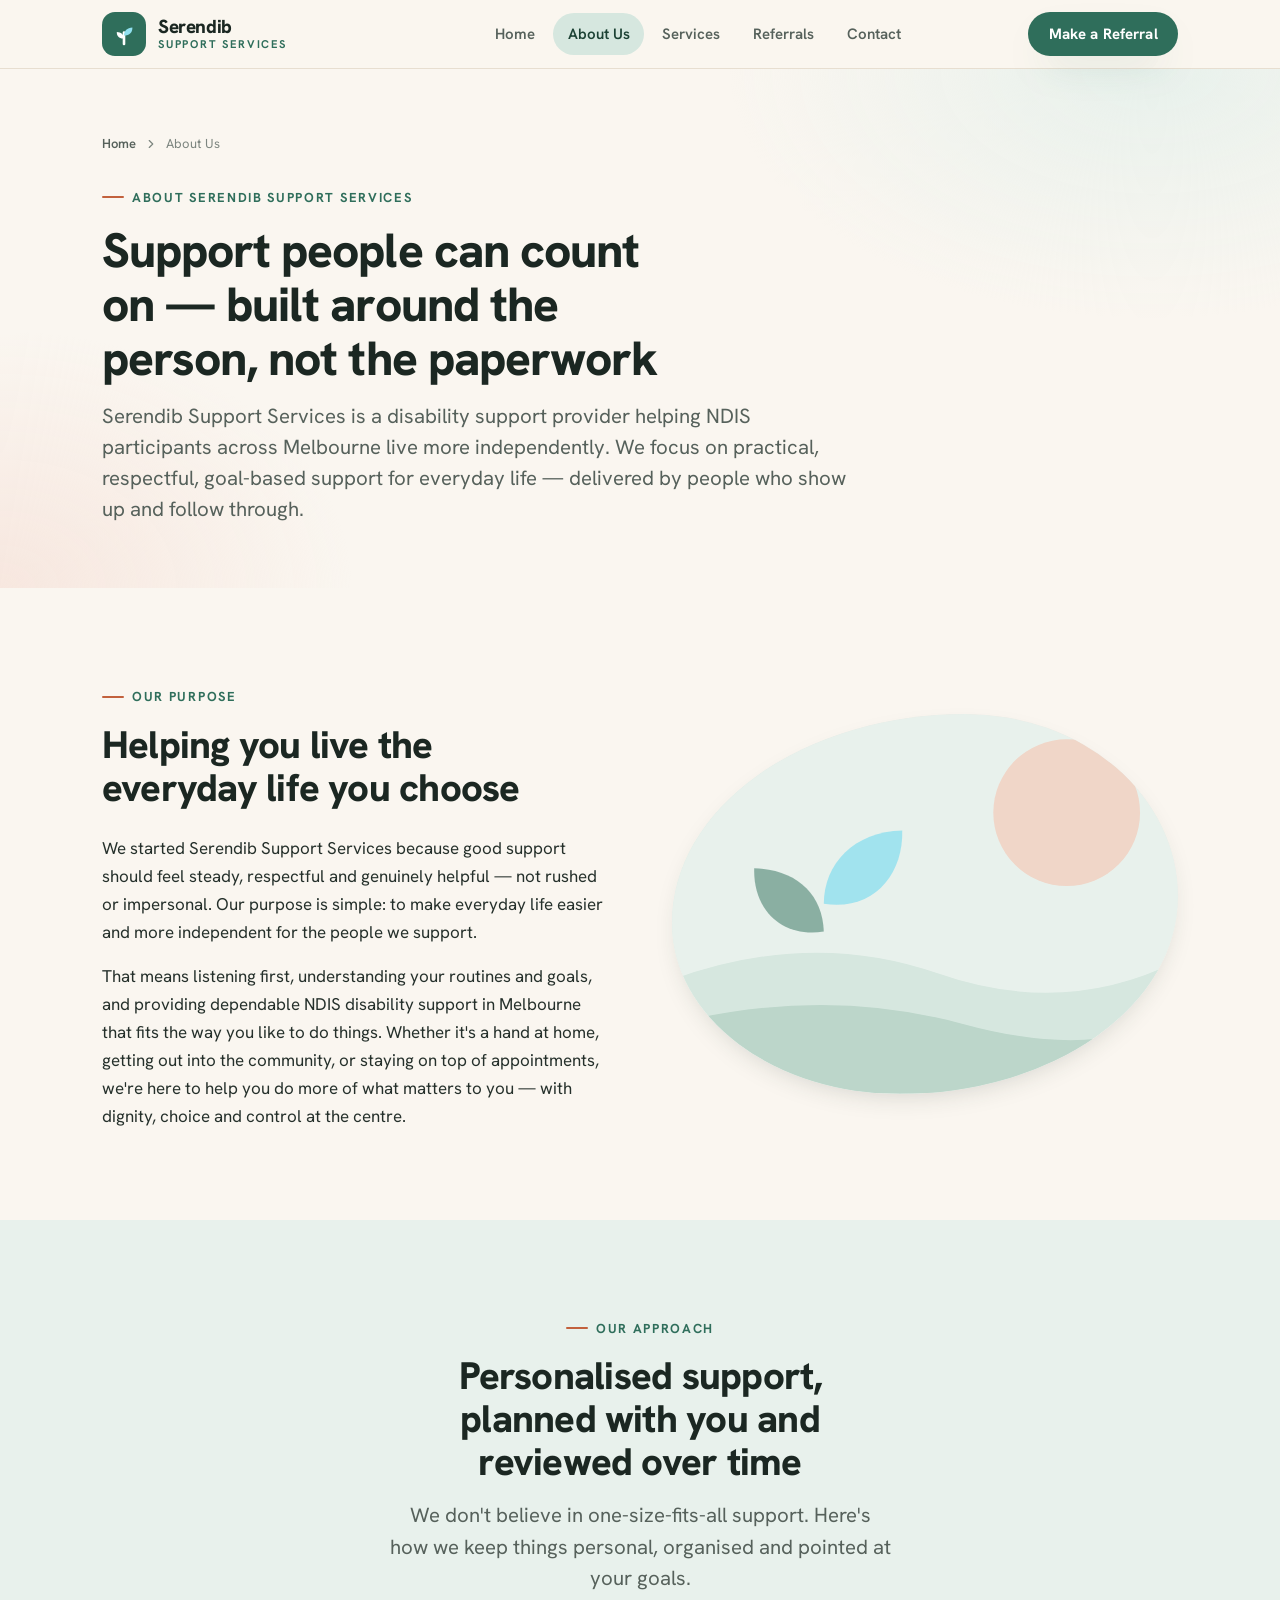
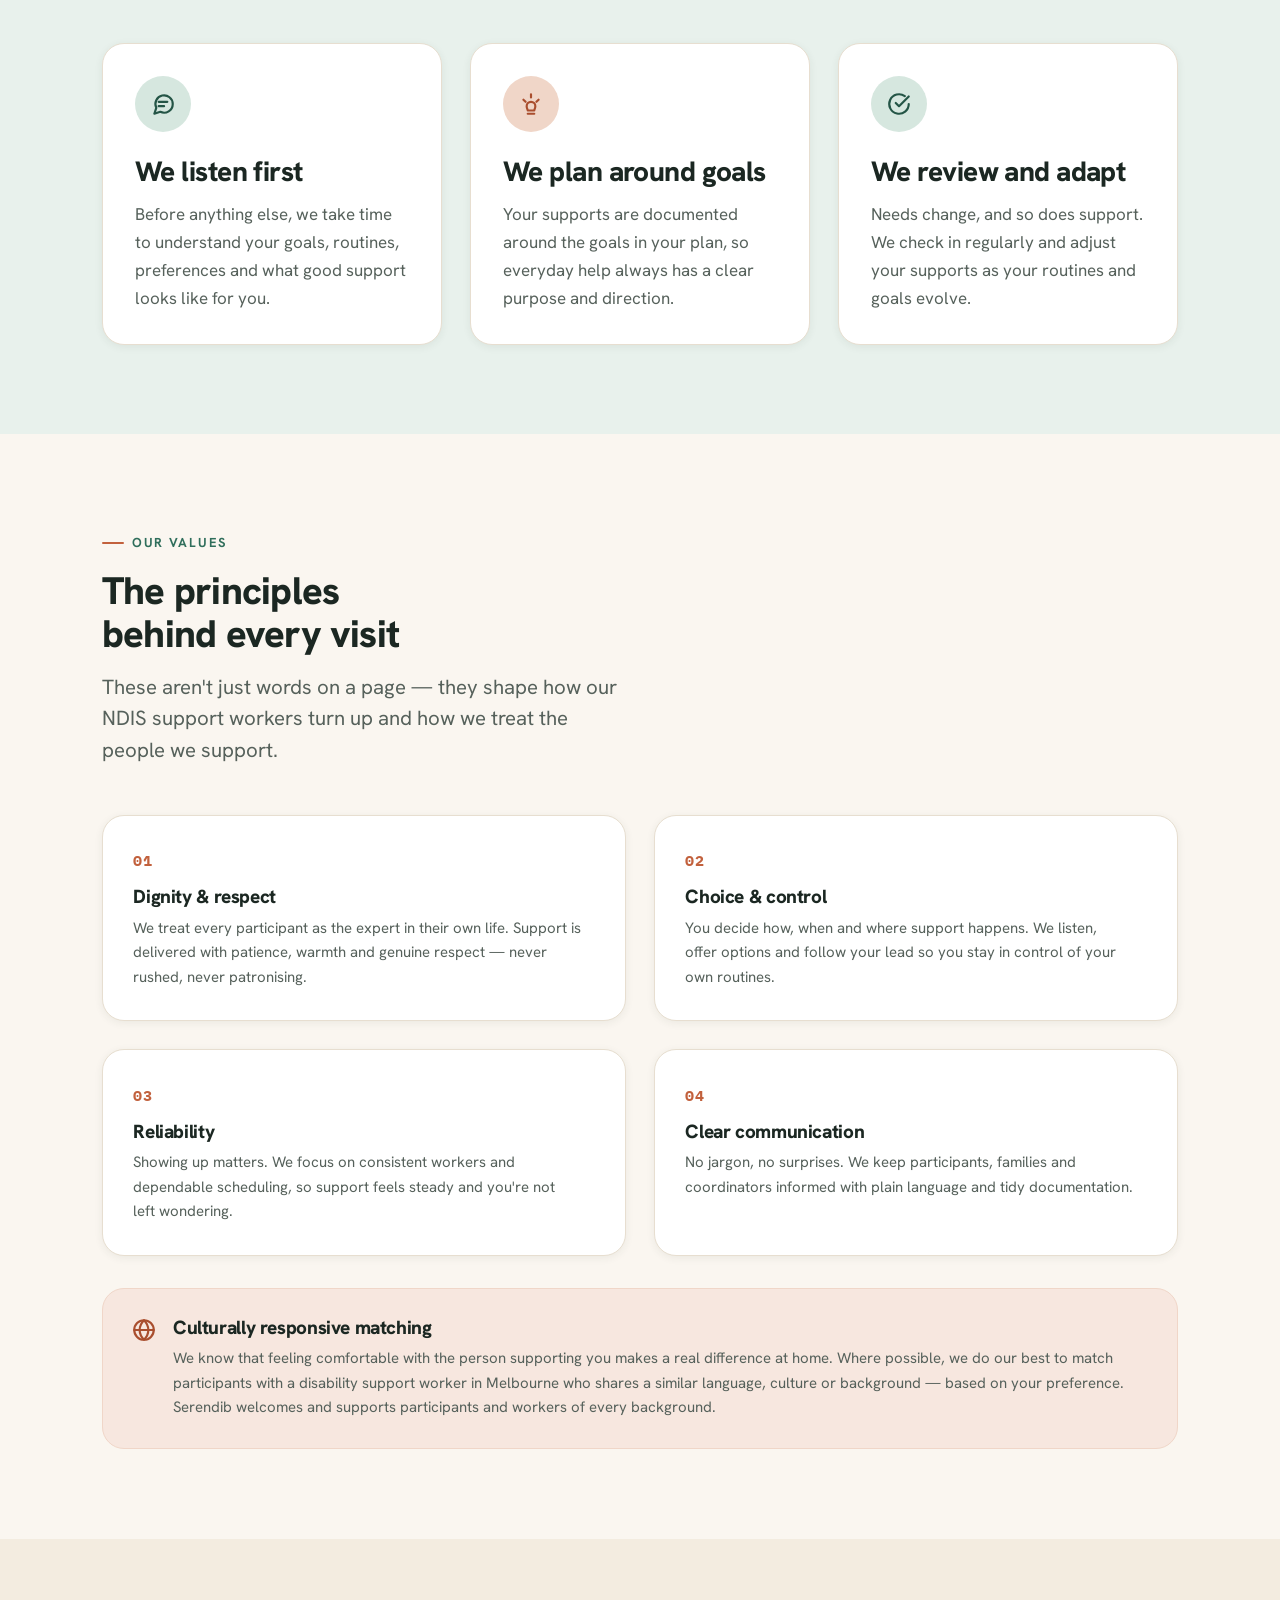
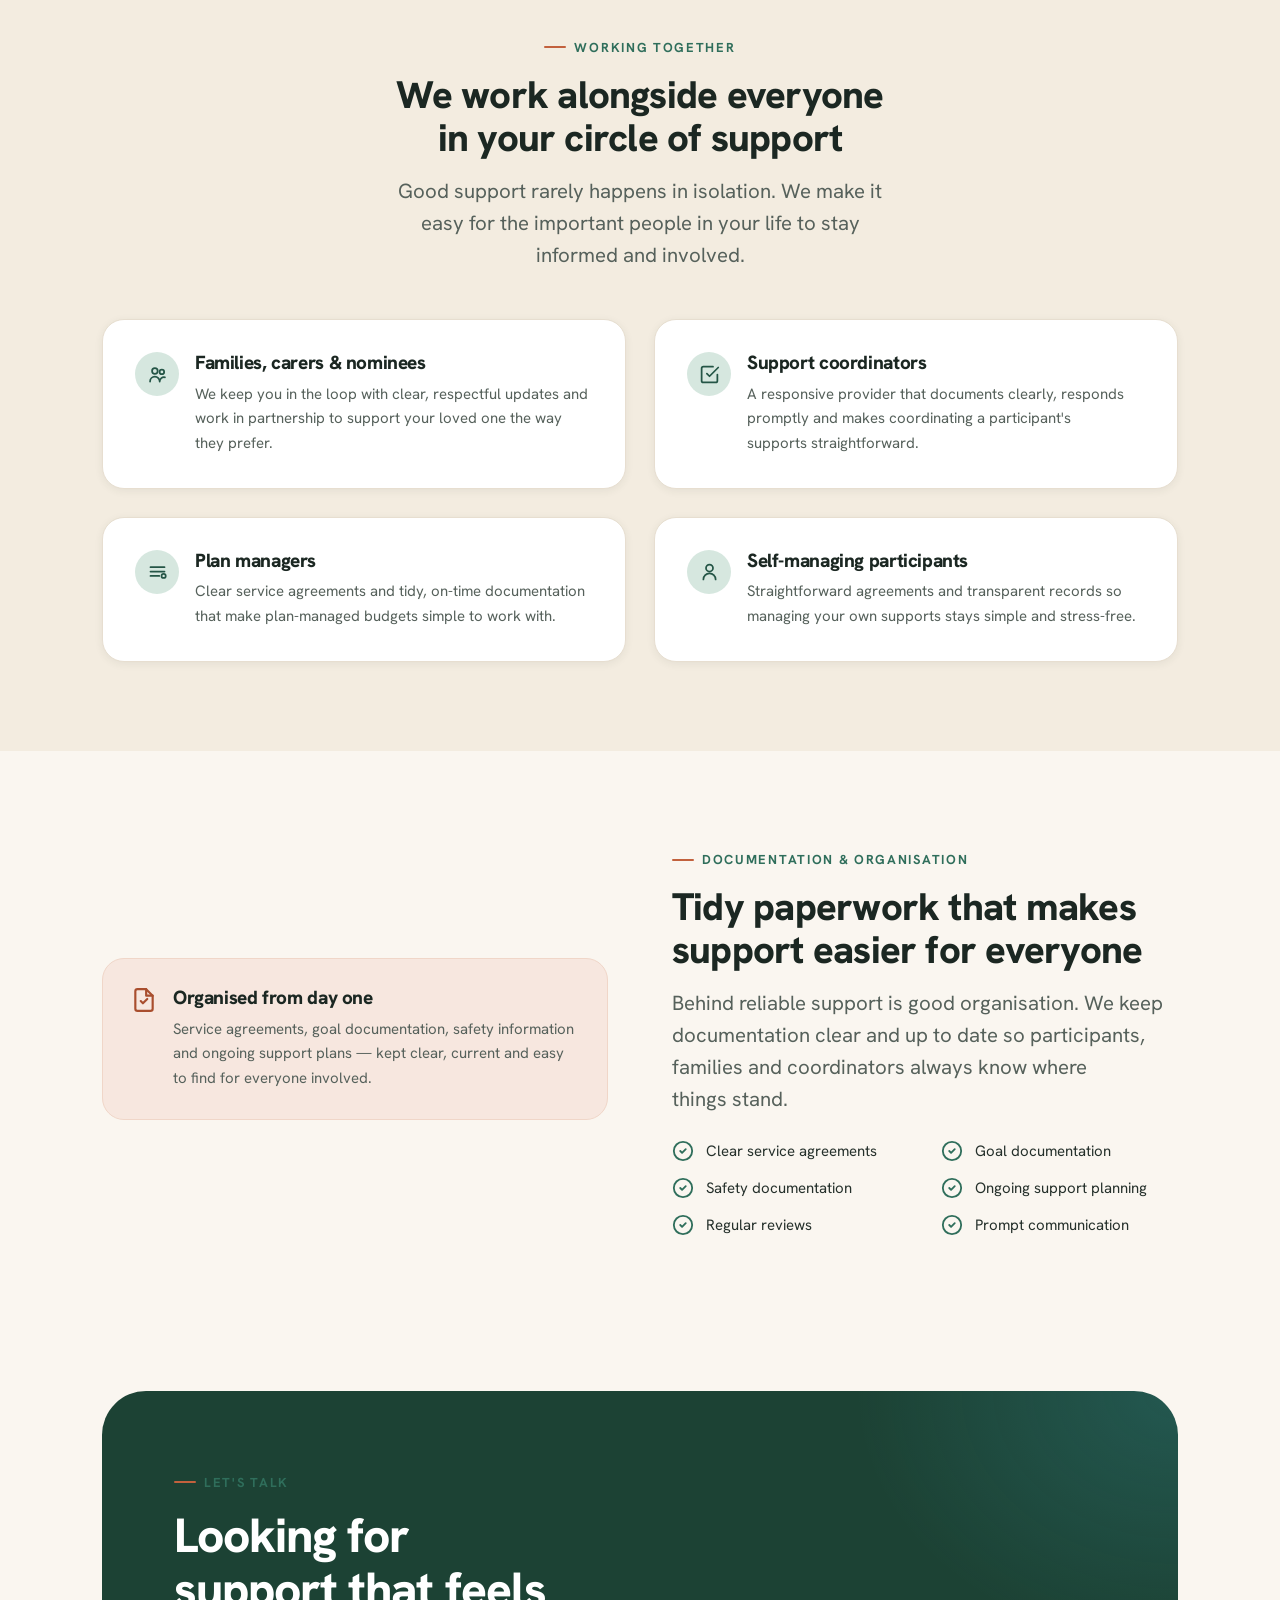
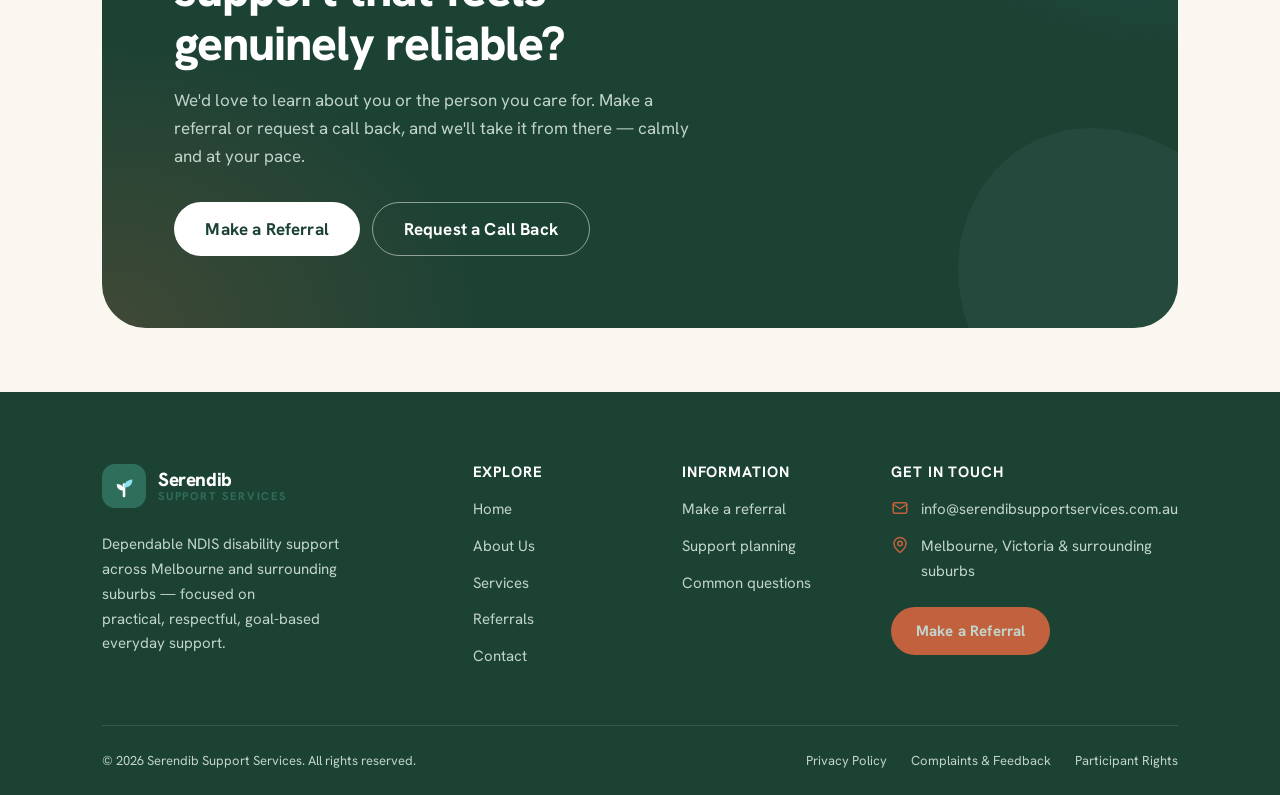
==== about.html @ 800a717d "Initial commit: Serendib Support Services website Static HTML/CSS/JS site with GSAP scroll animation" ====
<!DOCTYPE html>
<html lang="en-AU">
<head>
  <script>document.documentElement.classList.add('js-anim');</script>
  <meta charset="UTF-8">
  <meta name="viewport" content="width=device-width, initial-scale=1.0">
  <title>About Us | Respectful, Reliable NDIS Support in Melbourne — Serendib Support Services</title>
  <meta name="description" content="Learn about Serendib Support Services — a dependable NDIS disability support provider in Melbourne built around participant goals, routines, dignity, choice and control. Respectful, reliable and personalised everyday support.">
  <link rel="canonical" href="about.html">
  <link rel="icon" href="data:image/svg+xml,%3Csvg xmlns='http://www.w3.org/2000/svg' viewBox='0 0 100 100'%3E%3Ctext y='.9em' font-size='90'%3E%F0%9F%8C%BF%3C/text%3E%3C/svg%3E">
  <meta property="og:title" content="About Serendib Support Services — NDIS support in Melbourne">
  <meta property="og:description" content="A dependable NDIS disability support provider in Melbourne, built around your goals, routines and choice and control.">
  <meta property="og:type" content="website">
  <link rel="preconnect" href="https://fonts.googleapis.com">
  <link rel="preconnect" href="https://fonts.gstatic.com" crossorigin>
  <link href="https://fonts.googleapis.com/css2?family=Hanken+Grotesk:wght@400;500;600;700;800&amp;family=IBM+Plex+Mono:wght@500&amp;display=swap" rel="stylesheet">
  <link rel="stylesheet" href="styles.css">
  <script type="application/ld+json">
  {
    "@context": "https://schema.org",
    "@type": "Organization",
    "name": "Serendib Support Services",
    "description": "A dependable NDIS disability support provider in Melbourne focused on practical, respectful, goal-based everyday support.",
    "email": "info@serendibsupportservices.com.au",
    "url": "about.html",
    "areaServed": { "@type": "City", "name": "Melbourne" },
    "address": { "@type": "PostalAddress", "addressLocality": "Melbourne", "addressRegion": "VIC", "addressCountry": "AU" }
  }
  </script>
</head>
<body>
  <a class="skip-link" href="#main">Skip to main content</a>

  <!-- ===================== HEADER ===================== -->
  <header class="site-header">
    <div class="container site-header__inner">
      <a class="brand" href="index.html" aria-label="Serendib Support Services — home">
        <svg class="brand__mark" viewBox="0 0 44 44" fill="none" aria-hidden="true">
          <rect width="44" height="44" rx="13" fill="#2f6e5b"/>
          <path d="M22 32V20.5" stroke="#fff" stroke-width="2.6" stroke-linecap="round"/>
          <path d="M22 23.5c0-4.4 3.2-7.8 8.4-7.9.2 4.7-3 8.6-8.4 7.9Z" fill="#90e0ef"/>
          <path d="M22 26.5c-.2-3.9-3-6.4-7.2-6.5-.2 4.2 2.8 7.1 7.2 6.5Z" fill="#fff"/>
        </svg>
        <span class="brand__name">Serendib<span class="brand__sub">Support Services</span></span>
      </a>
      <nav class="nav" aria-label="Primary">
        <ul class="nav__list">
          <li><a class="nav__link" href="index.html">Home</a></li>
          <li><a class="nav__link is-active" href="about.html" aria-current="page">About Us</a></li>
          <li><a class="nav__link" href="services.html">Services</a></li>
          <li><a class="nav__link" href="referrals.html">Referrals</a></li>
          <li><a class="nav__link" href="contact.html">Contact</a></li>
        </ul>
      </nav>
      <div class="header-cta">
        <a class="btn btn--primary" href="referrals.html">Make a Referral</a>
      </div>
    </div>
  </header>

  <main id="main">

    <!-- ===================== PAGE HERO ===================== -->
    <section class="page-hero">
      <div class="container">
        <nav class="crumbs" aria-label="Breadcrumb">
          <a href="index.html">Home</a>
          <svg viewBox="0 0 24 24" fill="none" stroke="currentColor" stroke-width="2" stroke-linecap="round" stroke-linejoin="round" aria-hidden="true"><path d="m9 18 6-6-6-6"/></svg>
          <span aria-current="page">About Us</span>
        </nav>
        <div class="page-hero__inner" data-animate="hero">
          <span class="eyebrow">About Serendib Support Services</span>
          <h1 class="page-hero__title">Support people can count on — built around the person, not the paperwork</h1>
          <p class="page-hero__text">Serendib Support Services is a disability support provider helping NDIS participants across Melbourne live more independently. We focus on practical, respectful, goal-based support for everyday life — delivered by people who show up and follow through.</p>
        </div>
      </div>
    </section>

    <!-- ===================== OUR PURPOSE ===================== -->
    <section class="section">
      <div class="container split">
        <div class="split__content" data-animate="fade-up">
          <span class="eyebrow">Our purpose</span>
          <h2 class="title">Helping you live the everyday life you choose</h2>
          <div class="u-flow u-mt-5">
            <p>We started Serendib Support Services because good support should feel steady, respectful and genuinely helpful — not rushed or impersonal. Our purpose is simple: to make everyday life easier and more independent for the people we support.</p>
            <p>That means listening first, understanding your routines and goals, and providing dependable NDIS disability support in Melbourne that fits the way you like to do things. Whether it's a hand at home, getting out into the community, or staying on top of appointments, we're here to help you do more of what matters to you — with dignity, choice and control at the centre.</p>
          </div>
        </div>
        <div class="split__media" data-animate="image-reveal">
          <div class="media media--blob media--ratio-4-3">
            <svg class="media__art" viewBox="0 0 400 300" preserveAspectRatio="xMidYMid slice" aria-hidden="true">
              <rect width="400" height="300" fill="#e8f1ec"/>
              <circle cx="312" cy="78" r="58" fill="#f0d6c8"/>
              <path d="M0 210 Q110 170 210 205 T400 195 V300 H0 Z" fill="#d6e7df"/>
              <path d="M0 245 Q120 215 230 245 T400 235 V300 H0 Z" fill="#bcd6ca"/>
              <path d="M120 150c0-32 24-57 62-58 1 35-23 64-62 58Z" fill="#90e0ef" opacity="0.8"/>
              <path d="M120 172c-1-30-22-49-55-50-1 33 22 55 55 50Z" fill="#2f6e5b" opacity="0.5"/>
            </svg>
            <img src="images/community-access-support.jpg" alt="An NDIS participant and support worker out in the community together in Melbourne, reflecting confidence, independence and social connection" loading="lazy" width="640" height="480">
          </div>
        </div>
      </div>
    </section>

    <!-- ===================== OUR APPROACH ===================== -->
    <section class="section section--sage">
      <div class="container">
        <div class="section__head section__head--center" data-animate="fade-up">
          <span class="eyebrow">Our approach</span>
          <h2 class="title">Personalised support, planned with you and reviewed over time</h2>
          <p class="lead">We don't believe in one-size-fits-all support. Here's how we keep things personal, organised and pointed at your goals.</p>
        </div>
        <div class="grid grid--3" data-animate="stagger">
          <article class="card">
            <span class="icon-circle" aria-hidden="true"><svg viewBox="0 0 24 24" fill="none" stroke="currentColor" stroke-width="2" stroke-linecap="round" stroke-linejoin="round"><path d="M8 10h8M8 14h5"/><path d="M21 12a8 8 0 0 1-11.5 7.2L4 21l1.8-5.5A8 8 0 1 1 21 12Z"/></svg></span>
            <h3 class="card__title">We listen first</h3>
            <p class="card__text">Before anything else, we take time to understand your goals, routines, preferences and what good support looks like for you.</p>
          </article>
          <article class="card">
            <span class="icon-circle icon-circle--accent" aria-hidden="true"><svg viewBox="0 0 24 24" fill="none" stroke="currentColor" stroke-width="2" stroke-linecap="round" stroke-linejoin="round"><path d="M12 3v3M5 8l2 2M19 8l-2 2"/><path d="M8 14a4 4 0 0 1 8 0c0 2-1 3-1 4H9c0-1-1-2-1-4Z"/><path d="M9 21h6"/></svg></span>
            <h3 class="card__title">We plan around goals</h3>
            <p class="card__text">Your supports are documented around the goals in your plan, so everyday help always has a clear purpose and direction.</p>
          </article>
          <article class="card">
            <span class="icon-circle" aria-hidden="true"><svg viewBox="0 0 24 24" fill="none" stroke="currentColor" stroke-width="2" stroke-linecap="round" stroke-linejoin="round"><path d="M21 12a9 9 0 1 1-3.6-7.2"/><path d="m21 5-9 9-3-3"/></svg></span>
            <h3 class="card__title">We review and adapt</h3>
            <p class="card__text">Needs change, and so does support. We check in regularly and adjust your supports as your routines and goals evolve.</p>
          </article>
        </div>
      </div>
    </section>

    <!-- ===================== OUR VALUES ===================== -->
    <section class="section">
      <div class="container">
        <div class="section__head" data-animate="fade-up">
          <span class="eyebrow">Our values</span>
          <h2 class="title">The principles behind every visit</h2>
          <p class="lead measure">These aren't just words on a page — they shape how our NDIS support workers turn up and how we treat the people we support.</p>
        </div>
        <div class="grid grid--2" data-animate="stagger">
          <article class="value-card">
            <span class="value-card__num">01</span>
            <h3>Dignity &amp; respect</h3>
            <p>We treat every participant as the expert in their own life. Support is delivered with patience, warmth and genuine respect — never rushed, never patronising.</p>
          </article>
          <article class="value-card">
            <span class="value-card__num">02</span>
            <h3>Choice &amp; control</h3>
            <p>You decide how, when and where support happens. We listen, offer options and follow your lead so you stay in control of your own routines.</p>
          </article>
          <article class="value-card">
            <span class="value-card__num">03</span>
            <h3>Reliability</h3>
            <p>Showing up matters. We focus on consistent workers and dependable scheduling, so support feels steady and you're not left wondering.</p>
          </article>
          <article class="value-card">
            <span class="value-card__num">04</span>
            <h3>Clear communication</h3>
            <p>No jargon, no surprises. We keep participants, families and coordinators informed with plain language and tidy documentation.</p>
          </article>
        </div>

        <div class="callout callout--accent u-mt-6">
          <span class="callout__icon" aria-hidden="true"><svg viewBox="0 0 24 24" fill="none" stroke="currentColor" stroke-width="2" stroke-linecap="round" stroke-linejoin="round"><circle cx="12" cy="12" r="9"/><path d="M3 12h18M12 3c2.5 2.5 4 5.7 4 9s-1.5 6.5-4 9c-2.5-2.5-4-5.7-4-9s1.5-6.5 4-9Z"/></svg></span>
          <div>
            <h3>Culturally responsive matching</h3>
            <p>We know that feeling comfortable with the person supporting you makes a real difference at home. Where possible, we do our best to match participants with a disability support worker in Melbourne who shares a similar language, culture or background — based on your preference. Serendib welcomes and supports participants and workers of every background.</p>
          </div>
        </div>
      </div>
    </section>

    <!-- ===================== HOW WE WORK WITH OTHERS ===================== -->
    <section class="section section--alt">
      <div class="container">
        <div class="section__head section__head--center" data-animate="fade-up">
          <span class="eyebrow">Working together</span>
          <h2 class="title">We work alongside everyone in your circle of support</h2>
          <p class="lead">Good support rarely happens in isolation. We make it easy for the important people in your life to stay informed and involved.</p>
        </div>
        <div class="grid grid--2" data-animate="stagger">
          <div class="feature card">
            <span class="icon-circle icon-circle--sm" aria-hidden="true"><svg viewBox="0 0 24 24" fill="none" stroke="currentColor" stroke-width="2" stroke-linecap="round" stroke-linejoin="round"><circle cx="9" cy="8" r="3.2"/><circle cx="17" cy="9" r="2.6"/><path d="M3.5 20a5.5 5.5 0 0 1 11 0M14.5 20a5 5 0 0 1 6-4.8"/></svg></span>
            <div class="feature__body">
              <h3>Families, carers &amp; nominees</h3>
              <p>We keep you in the loop with clear, respectful updates and work in partnership to support your loved one the way they prefer.</p>
            </div>
          </div>
          <div class="feature card">
            <span class="icon-circle icon-circle--sm" aria-hidden="true"><svg viewBox="0 0 24 24" fill="none" stroke="currentColor" stroke-width="2" stroke-linecap="round" stroke-linejoin="round"><path d="M9 11l3 3L22 4"/><path d="M21 12v7a2 2 0 0 1-2 2H5a2 2 0 0 1-2-2V5a2 2 0 0 1 2-2h11"/></svg></span>
            <div class="feature__body">
              <h3>Support coordinators</h3>
              <p>A responsive provider that documents clearly, responds promptly and makes coordinating a participant's supports straightforward.</p>
            </div>
          </div>
          <div class="feature card">
            <span class="icon-circle icon-circle--sm" aria-hidden="true"><svg viewBox="0 0 24 24" fill="none" stroke="currentColor" stroke-width="2" stroke-linecap="round" stroke-linejoin="round"><path d="M4 7h16M4 12h16M4 17h10"/><circle cx="19" cy="17" r="2.4"/></svg></span>
            <div class="feature__body">
              <h3>Plan managers</h3>
              <p>Clear service agreements and tidy, on-time documentation that make plan-managed budgets simple to work with.</p>
            </div>
          </div>
          <div class="feature card">
            <span class="icon-circle icon-circle--sm" aria-hidden="true"><svg viewBox="0 0 24 24" fill="none" stroke="currentColor" stroke-width="2" stroke-linecap="round" stroke-linejoin="round"><circle cx="12" cy="8" r="4"/><path d="M5 21a7 7 0 0 1 14 0"/></svg></span>
            <div class="feature__body">
              <h3>Self-managing participants</h3>
              <p>Straightforward agreements and transparent records so managing your own supports stays simple and stress-free.</p>
            </div>
          </div>
        </div>
      </div>
    </section>

    <!-- ===================== DOCUMENTATION & ORGANISATION ===================== -->
    <section class="section">
      <div class="container split split--media-first">
        <div class="split__media" data-animate="fade-up">
          <div class="callout callout--accent" style="height:100%">
            <span class="callout__icon" aria-hidden="true"><svg viewBox="0 0 24 24" fill="none" stroke="currentColor" stroke-width="2" stroke-linecap="round" stroke-linejoin="round"><path d="M14 2H6a2 2 0 0 0-2 2v16a2 2 0 0 0 2 2h12a2 2 0 0 0 2-2V8Z"/><path d="M14 2v6h6M9 13l2 2 4-4"/></svg></span>
            <div>
              <h3>Organised from day one</h3>
              <p>Service agreements, goal documentation, safety information and ongoing support plans — kept clear, current and easy to find for everyone involved.</p>
            </div>
          </div>
        </div>
        <div class="split__content" data-animate="fade-up">
          <span class="eyebrow">Documentation &amp; organisation</span>
          <h2 class="title">Tidy paperwork that makes support easier for everyone</h2>
          <p class="lead u-mt-4" style="margin-bottom:var(--space-5)">Behind reliable support is good organisation. We keep documentation clear and up to date so participants, families and coordinators always know where things stand.</p>
          <ul class="checklist checklist--cols">
            <li><svg viewBox="0 0 24 24" fill="none" stroke="currentColor" stroke-width="2" stroke-linecap="round" stroke-linejoin="round"><circle cx="12" cy="12" r="10"/><path d="m9 12 2 2 4-4"/></svg> <span>Clear service agreements</span></li>
            <li><svg viewBox="0 0 24 24" fill="none" stroke="currentColor" stroke-width="2" stroke-linecap="round" stroke-linejoin="round"><circle cx="12" cy="12" r="10"/><path d="m9 12 2 2 4-4"/></svg> <span>Goal documentation</span></li>
            <li><svg viewBox="0 0 24 24" fill="none" stroke="currentColor" stroke-width="2" stroke-linecap="round" stroke-linejoin="round"><circle cx="12" cy="12" r="10"/><path d="m9 12 2 2 4-4"/></svg> <span>Safety documentation</span></li>
            <li><svg viewBox="0 0 24 24" fill="none" stroke="currentColor" stroke-width="2" stroke-linecap="round" stroke-linejoin="round"><circle cx="12" cy="12" r="10"/><path d="m9 12 2 2 4-4"/></svg> <span>Ongoing support planning</span></li>
            <li><svg viewBox="0 0 24 24" fill="none" stroke="currentColor" stroke-width="2" stroke-linecap="round" stroke-linejoin="round"><circle cx="12" cy="12" r="10"/><path d="m9 12 2 2 4-4"/></svg> <span>Regular reviews</span></li>
            <li><svg viewBox="0 0 24 24" fill="none" stroke="currentColor" stroke-width="2" stroke-linecap="round" stroke-linejoin="round"><circle cx="12" cy="12" r="10"/><path d="m9 12 2 2 4-4"/></svg> <span>Prompt communication</span></li>
          </ul>
        </div>
      </div>
    </section>

    <!-- ===================== FINAL CTA ===================== -->
    <section class="section section--tight">
      <div class="container">
        <div class="cta-panel" data-animate="fade-up">
          <span class="cta-panel__blob" aria-hidden="true"></span>
          <span class="eyebrow">Let's talk</span>
          <h2>Looking for support that feels genuinely reliable?</h2>
          <p>We'd love to learn about you or the person you care for. Make a referral or request a call back, and we'll take it from there — calmly and at your pace.</p>
          <div class="btn-group">
            <a class="btn btn--white btn--lg" href="referrals.html">Make a Referral</a>
            <a class="btn btn--on-dark-outline btn--lg" href="contact.html">Request a Call Back</a>
          </div>
        </div>
      </div>
    </section>

  </main>

  <!-- ===================== FOOTER ===================== -->
  <footer class="site-footer">
    <div class="container">
      <div class="site-footer__top">
        <div class="footer-brand">
          <a class="brand" href="index.html" aria-label="Serendib Support Services — home">
            <svg class="brand__mark" viewBox="0 0 44 44" fill="none" aria-hidden="true">
              <rect width="44" height="44" rx="13" fill="#2f6e5b"/>
              <path d="M22 32V20.5" stroke="#fff" stroke-width="2.6" stroke-linecap="round"/>
              <path d="M22 23.5c0-4.4 3.2-7.8 8.4-7.9.2 4.7-3 8.6-8.4 7.9Z" fill="#90e0ef"/>
              <path d="M22 26.5c-.2-3.9-3-6.4-7.2-6.5-.2 4.2 2.8 7.1 7.2 6.5Z" fill="#fff"/>
            </svg>
            <span class="brand__name" style="color:#fff">Serendib<span class="brand__sub">Support Services</span></span>
          </a>
          <p>Dependable NDIS disability support across Melbourne and surrounding suburbs — focused on practical, respectful, goal-based everyday support.</p>
        </div>
        <nav class="footer-col" aria-label="Pages">
          <h2 class="footer-col__title">Explore</h2>
          <div class="footer-links">
            <a href="index.html">Home</a>
            <a href="about.html">About Us</a>
            <a href="services.html">Services</a>
            <a href="referrals.html">Referrals</a>
            <a href="contact.html">Contact</a>
          </div>
        </nav>
        <nav class="footer-col" aria-label="Information">
          <h2 class="footer-col__title">Information</h2>
          <div class="footer-links">
            <a href="referrals.html">Make a referral</a>
            <a href="services.html#support-planning">Support planning</a>
            <a href="contact.html#faq">Common questions</a>
          </div>
        </nav>
        <div class="footer-col">
          <h2 class="footer-col__title">Get in touch</h2>
          <div class="footer-contact">
            <div class="row"><svg viewBox="0 0 24 24" fill="none" stroke="currentColor" stroke-width="2" stroke-linecap="round" stroke-linejoin="round"><rect x="3" y="5" width="18" height="14" rx="2"/><path d="m3 7 9 6 9-6"/></svg> <a href="mailto:info@serendibsupportservices.com.au">info@serendibsupportservices.com.au</a></div>
            <div class="row"><svg viewBox="0 0 24 24" fill="none" stroke="currentColor" stroke-width="2" stroke-linecap="round" stroke-linejoin="round"><path d="M20 10c0 6-8 12-8 12s-8-6-8-12a8 8 0 0 1 16 0Z"/><circle cx="12" cy="10" r="3"/></svg> <span>Melbourne, Victoria &amp; surrounding suburbs</span></div>
          </div>
          <a class="btn btn--accent u-mt-5" href="referrals.html">Make a Referral</a>
        </div>
      </div>
      <div class="site-footer__bottom">
        <p>&copy; 2026 Serendib Support Services. All rights reserved.</p>
        <nav class="footer-legal" aria-label="Legal">
          <a href="privacy-policy.html">Privacy Policy</a>
          <a href="complaints-feedback.html">Complaints &amp; Feedback</a>
          <a href="participant-rights.html">Participant Rights</a>
        </nav>
      </div>
    </div>
  </footer>

  <script src="https://cdn.jsdelivr.net/npm/gsap@3.12.5/dist/gsap.min.js" defer></script>
  <script src="https://cdn.jsdelivr.net/npm/gsap@3.12.5/dist/ScrollTrigger.min.js" defer></script>
  <script src="script.js" defer></script>
</body>
</html>
---- styles.css ----
/* ==========================================================================
   Serendib Support Services — Design System
   Soft & Organic  ×  Corporate Modern
   --------------------------------------------------------------------------
   Everything visual is driven by the design tokens in :root below.
   To restyle the whole site, change the variables — not the components.
   ========================================================================== */

/* --------------------------------------------------------------------------
   1. DESIGN TOKENS  (edit these to rebrand)
   -------------------------------------------------------------------------- */
:root {

  /* ---- Brand colours ---------------------------------------------------- */
  --color-primary:        #2f6e5b;   /* eucalyptus green — primary actions, nav */
  --color-primary-dark:   #245546;   /* hover */
  --color-primary-darker: #1c4234;   /* press / deep panels */
  --color-primary-soft:   #e8f1ec;   /* pale sage — soft section backgrounds */
  --color-primary-tint:   #d6e7df;   /* sage tint — chips, icon circles */

  --color-accent:         #c2613d;   /* warm terracotta — accents, highlights */
  --color-accent-dark:    #a94e2e;   /* hover */
  --color-accent-soft:    #f7e7df;   /* pale clay — soft backgrounds */
  --color-accent-tint:    #f0d6c8;   /* clay tint — icon circles */

  /* ---- Neutrals --------------------------------------------------------- */
  --color-bg:             #faf6f0;   /* warm cream — page background */
  --color-surface:        #ffffff;   /* cards & panels */
  --color-surface-alt:    #f3ece0;   /* sand — alternating sections */
  --color-sand:           #efe6d6;   /* deeper sand — accents */

  --color-text:           #25302b;   /* primary text — warm near-black */
  --color-heading:        #1b2722;   /* headings */
  --color-muted:          #56615b;   /* secondary text (AA on light) */
  --color-faint:          #7c857f;   /* tertiary / captions */
  --color-on-dark:        #f3f1ea;   /* text on dark green panels */
  --color-on-dark-muted:  #c2d4cc;   /* muted text on dark panels */

  --color-border:         #e7ded0;   /* hairline borders on cream */
  --color-border-soft:    #eee7da;   /* lighter dividers */
  --color-border-strong:  #d8cdb9;   /* input borders */

  /* ---- Semantic --------------------------------------------------------- */
  --color-success:        #2e7d5b;
  --color-success-soft:   #e3f1ea;
  --color-warning:        #a96a12;
  --color-warning-soft:   #f7ecd8;
  --color-error:          #bc3a2b;
  --color-error-soft:     #f7e4e0;
  --color-info:           #2f6e5b;
  --color-info-soft:      #e8f1ec;

  --color-focus:          #1d6f8b;   /* high-visibility focus ring (distinct hue) */

  /* ---- Typography ------------------------------------------------------- */
  --font-heading: "Hanken Grotesk", "Segoe UI", system-ui, -apple-system, sans-serif;
  --font-body:    "Hanken Grotesk", "Segoe UI", system-ui, -apple-system, sans-serif;
  --font-mono:    "IBM Plex Mono", ui-monospace, "SFMono-Regular", Menlo, monospace;

  --fs-xs:   0.8125rem;                          /* 13px */
  --fs-sm:   0.9375rem;                           /* 15px */
  --fs-base: 1.0625rem;                           /* 17px — large, readable body */
  --fs-md:   1.1875rem;                            /* 19px */
  --fs-lg:   clamp(1.25rem, 1.6vw, 1.4rem);        /* lead */
  --fs-xl:   clamp(1.45rem, 2.2vw, 1.75rem);       /* h3 */
  --fs-2xl:  clamp(1.8rem, 3.2vw, 2.4rem);         /* h2 */
  --fs-3xl:  clamp(2.2rem, 4.6vw, 3rem);           /* big headings */
  --fs-4xl:  clamp(2.6rem, 6vw, 3.85rem);          /* hero display */

  --fw-regular:  400;
  --fw-medium:   500;
  --fw-semibold: 600;
  --fw-bold:     700;
  --fw-extra:    800;

  --lh-tight:  1.12;
  --lh-snug:   1.28;
  --lh-base:   1.65;
  --tracking-label: 0.13em;

  /* ---- Spacing scale (8px base) ---------------------------------------- */
  --space-1:  0.25rem;   /*  4 */
  --space-2:  0.5rem;    /*  8 */
  --space-3:  0.75rem;   /* 12 */
  --space-4:  1rem;      /* 16 */
  --space-5:  1.5rem;    /* 24 */
  --space-6:  2rem;      /* 32 */
  --space-7:  2.5rem;    /* 40 */
  --space-8:  3rem;      /* 48 */
  --space-9:  4rem;      /* 64 */
  --space-10: 5rem;      /* 80 */
  --section-y: clamp(3.5rem, 7vw, 6.5rem);   /* vertical section padding */

  /* ---- Radius ----------------------------------------------------------- */
  --radius-xs:   6px;
  --radius-sm:   10px;
  --radius-md:   16px;    /* default — buttons, inputs */
  --radius-lg:   22px;    /* cards */
  --radius-xl:   30px;    /* large panels */
  --radius-2xl:  44px;    /* hero / CTA containers */
  --radius-pill: 999px;

  /* ---- Shadows (soft, layered) ----------------------------------------- */
  --shadow-xs: 0 1px 2px rgba(40, 50, 45, 0.06);
  --shadow-sm: 0 2px 8px rgba(40, 50, 45, 0.07);
  --shadow-md: 0 10px 28px -12px rgba(35, 55, 45, 0.22);
  --shadow-lg: 0 24px 60px -24px rgba(28, 50, 40, 0.30);
  --shadow-glow: 0 18px 40px -18px rgba(47, 110, 91, 0.40);

  /* ---- Layout ----------------------------------------------------------- */
  --container:        1140px;
  --container-wide:   1280px;
  --container-narrow: 760px;
  --gutter: clamp(1.1rem, 4vw, 2rem);
  --header-h: 76px;

  /* ---- Motion (restrained) --------------------------------------------- */
  --transition: 140ms ease;          /* base — links, nav, buttons */
  --transition-slow: 240ms ease;     /* slow — card hovers */

  /* ---- Motion system tokens (shared by CSS transitions & script.js) ----
     script.js reads --motion-distance at runtime so the GSAP scroll-reveal
     layer and CSS hover states stay on the same scale. */
  --transition-fast: 100ms ease;         /* icon states, focus */
  --transition-base: var(--transition);  /* alias — keeps one source of truth */
  --ease-standard: cubic-bezier(0.33, 1, 0.68, 1);  /* ~ power3.out, used by GSAP reveals */
  --ease-soft:      cubic-bezier(0.16, 1, 0.3, 1);   /* ~ power2.out, gentler hover feel */
  --motion-distance: 20px;   /* default translateY for fade-up reveals */
  --hover-lift: -3px;        /* consistent hover raise for cards */
}

/* --------------------------------------------------------------------------
   2. RESET & BASE
   -------------------------------------------------------------------------- */
*, *::before, *::after { box-sizing: border-box; }

* { margin: 0; }

html { -webkit-text-size-adjust: 100%; scroll-behavior: smooth; }

body {
  font-family: var(--font-body);
  font-size: var(--fs-base);
  line-height: var(--lh-base);
  color: var(--color-text);
  background-color: var(--color-bg);
  -webkit-font-smoothing: antialiased;
  text-rendering: optimizeLegibility;
  overflow-x: hidden;
}

h1, h2, h3, h4 {
  font-family: var(--font-heading);
  color: var(--color-heading);
  line-height: var(--lh-tight);
  font-weight: var(--fw-extra);
  letter-spacing: -0.02em;
  text-wrap: balance;
}

p { text-wrap: pretty; }

a { color: var(--color-primary); text-decoration: none; transition: color var(--transition); }
a:hover { color: var(--color-primary-dark); }

img { max-width: 100%; display: block; }

ul, ol { padding: 0; list-style: none; }

strong { font-weight: var(--fw-semibold); color: var(--color-heading); }

svg { flex-shrink: 0; }

::selection { background: var(--color-primary-tint); color: var(--color-heading); }

/* Accessible focus — high-visibility, never removed */
:focus-visible {
  outline: 3px solid var(--color-focus);
  outline-offset: 2px;
  border-radius: var(--radius-xs);
}

.skip-link {
  position: absolute;
  left: var(--space-4);
  top: -100px;
  z-index: 200;
  background: var(--color-primary);
  color: #fff;
  padding: var(--space-3) var(--space-5);
  border-radius: var(--radius-md);
  font-weight: var(--fw-semibold);
  transition: top var(--transition);
}
.skip-link:focus { top: var(--space-4); color: #fff; }

.sr-only {
  position: absolute; width: 1px; height: 1px;
  padding: 0; margin: -1px; overflow: hidden;
  clip: rect(0,0,0,0); white-space: nowrap; border: 0;
}

@media (prefers-reduced-motion: reduce) {
  * { animation-duration: 0.001ms !important; transition-duration: 0.001ms !important; scroll-behavior: auto !important; }
}

/* --------------------------------------------------------------------------
   3. LAYOUT  —  container & section
   -------------------------------------------------------------------------- */
.container {
  width: 100%;
  max-width: var(--container);
  margin-inline: auto;
  padding-inline: var(--gutter);
}
.container--wide   { max-width: var(--container-wide); }
.container--narrow { max-width: var(--container-narrow); }

.section { padding-block: var(--section-y); position: relative; }
.section--tight { padding-block: clamp(2.5rem, 5vw, 4rem); }
.section--alt   { background: var(--color-surface-alt); }
.section--sage  { background: var(--color-primary-soft); }
.section--clay  { background: var(--color-accent-soft); }
.section--surface { background: var(--color-surface); }

/* Dark green feature band */
.section--primary {
  background: var(--color-primary-darker);
  color: var(--color-on-dark);
  background-image:
    radial-gradient(60% 90% at 12% 8%, rgba(72,202,228,0.10), transparent 60%),
    radial-gradient(50% 80% at 90% 100%, rgba(194,97,61,0.18), transparent 60%);
}
.section--primary h1, .section--primary h2, .section--primary h3 { color: #fff; }
.section--primary .lead, .section--primary p { color: var(--color-on-dark-muted); }

/* Soft rounded transition — a section that curves up over the one above */
.section--curve { border-radius: var(--radius-2xl) var(--radius-2xl) 0 0; margin-top: calc(-1 * var(--radius-2xl)); position: relative; z-index: 1; }

/* Section heading block */
.section__head { max-width: 52ch; margin-bottom: clamp(2rem, 4vw, 3rem); }
.section__head--center { margin-inline: auto; text-align: center; }
.section__head .lead { margin-top: var(--space-4); }

/* --------------------------------------------------------------------------
   4. TYPOGRAPHY HELPERS
   -------------------------------------------------------------------------- */
.eyebrow {
  display: inline-flex;
  align-items: center;
  gap: var(--space-2);
  font-size: var(--fs-xs);
  font-weight: var(--fw-bold);
  letter-spacing: var(--tracking-label);
  text-transform: uppercase;
  color: var(--color-primary);
  margin-bottom: var(--space-4);
}
.eyebrow::before {
  content: "";
  width: 22px; height: 2px;
  background: var(--color-accent);
  border-radius: var(--radius-pill);
}
.section--primary .eyebrow { color: var(--color-accent); }
.section--primary .eyebrow::before { background: var(--color-on-dark-muted); }

.title    { font-size: var(--fs-2xl); }
.title-lg { font-size: var(--fs-3xl); }
.display  { font-size: var(--fs-4xl); letter-spacing: -0.03em; }

.lead {
  font-size: var(--fs-lg);
  line-height: 1.55;
  color: var(--color-muted);
  font-weight: var(--fw-regular);
}
.text-muted { color: var(--color-muted); }
.measure { max-width: 62ch; }
.code { font-family: var(--font-mono); font-size: 0.92em; }

/* --------------------------------------------------------------------------
   5. BUTTONS
   -------------------------------------------------------------------------- */
.btn {
  --btn-bg: var(--color-primary);
  --btn-fg: #fff;
  display: inline-flex;
  align-items: center;
  justify-content: center;
  gap: var(--space-2);
  min-height: 48px;
  padding: 0.75rem 1.5rem;
  font-family: var(--font-heading);
  font-size: var(--fs-sm);
  font-weight: var(--fw-bold);
  line-height: 1;
  letter-spacing: 0.01em;
  color: var(--btn-fg);
  background: var(--btn-bg);
  border: 1.5px solid transparent;
  border-radius: var(--radius-pill);
  cursor: pointer;
  text-align: center;
  transition: background var(--transition), border-color var(--transition),
              color var(--transition), box-shadow var(--transition);
}
.btn svg { width: 18px; height: 18px; }
.btn--primary { --btn-bg: var(--color-primary); box-shadow: var(--shadow-glow); }
.btn--primary:hover  { background: var(--color-primary-dark); color: #fff; }
.btn--primary:active { background: var(--color-primary-darker); }

.btn--accent { --btn-bg: var(--color-accent); }
.btn--accent:hover { background: var(--color-accent-dark); color: #fff; }

.btn--secondary {
  --btn-bg: transparent;
  --btn-fg: var(--color-primary);
  border-color: var(--color-primary);
}
.btn--secondary:hover { background: var(--color-primary); color: #fff; }

.btn--ghost {
  --btn-bg: transparent;
  --btn-fg: var(--color-heading);
  border-color: var(--color-border-strong);
}
.btn--ghost:hover { background: var(--color-surface); border-color: var(--color-primary); color: var(--color-primary); }

.btn--white {
  --btn-bg: #fff;
  --btn-fg: var(--color-primary-darker);
}
.btn--white:hover { background: var(--color-bg); color: var(--color-primary-darker); }

.btn--on-dark-outline {
  --btn-bg: transparent;
  --btn-fg: #fff;
  border-color: rgba(255,255,255,0.5);
}
.btn--on-dark-outline:hover { background: rgba(255,255,255,0.12); color: #fff; border-color:#fff; }

.btn--lg { min-height: 54px; padding: 0.9rem 1.9rem; font-size: var(--fs-base); }
.btn--block { display: flex; width: 100%; }

.btn-group { display: flex; flex-wrap: wrap; gap: var(--space-3); }

/* Plain text link with arrow */
.link-arrow {
  display: inline-flex;
  align-items: center;
  gap: var(--space-2);
  font-weight: var(--fw-bold);
  font-family: var(--font-heading);
  font-size: var(--fs-sm);
  color: var(--color-primary);
}
.link-arrow svg { width: 17px; height: 17px; transition: transform var(--transition); }
.link-arrow:hover svg { transform: translateX(4px); }

/* --------------------------------------------------------------------------
   6. BADGES & PILLS
   -------------------------------------------------------------------------- */
.badge {
  display: inline-flex;
  align-items: center;
  gap: var(--space-2);
  padding: 0.4rem 0.85rem;
  font-size: var(--fs-xs);
  font-weight: var(--fw-bold);
  border-radius: var(--radius-pill);
  background: var(--color-primary-tint);
  color: var(--color-primary-darker);
  letter-spacing: 0.01em;
}
.badge svg { width: 15px; height: 15px; }
.badge--accent  { background: var(--color-accent-tint);  color: var(--color-accent-dark); }
.badge--sand    { background: var(--color-sand);         color: #6c5a3c; }
.badge--success { background: var(--color-success-soft); color: var(--color-success); }
.badge--neutral { background: var(--color-bg); color: var(--color-muted); border: 1px solid var(--color-border); }
.badge--ghost-dark { background: rgba(255,255,255,0.10); color: var(--color-on-dark); }

.pill {
  display: inline-flex;
  align-items: center;
  gap: var(--space-2);
  padding: 0.6rem 1.1rem;
  background: var(--color-surface);
  border: 1px solid var(--color-border);
  border-radius: var(--radius-pill);
  font-size: var(--fs-sm);
  font-weight: var(--fw-semibold);
  color: var(--color-heading);
  box-shadow: var(--shadow-xs);
}
.pill svg { width: 16px; height: 16px; color: var(--color-primary); }
.pill-list { display: flex; flex-wrap: wrap; gap: var(--space-3); }

/* --------------------------------------------------------------------------
   7. ICON CIRCLES
   -------------------------------------------------------------------------- */
.icon-circle {
  display: inline-flex;
  align-items: center;
  justify-content: center;
  width: 56px; height: 56px;
  border-radius: var(--radius-pill);
  background: var(--color-primary-tint);
  color: var(--color-primary-dark);
  flex-shrink: 0;
}
.icon-circle svg { width: 26px; height: 26px; }
.icon-circle--accent { background: var(--color-accent-tint); color: var(--color-accent-dark); }
.icon-circle--sand   { background: var(--color-sand); color: #6c5a3c; }
.icon-circle--sm { width: 44px; height: 44px; }
.icon-circle--sm svg { width: 21px; height: 21px; }
.icon-circle--lg { width: 68px; height: 68px; border-radius: 26px; }
.icon-circle--lg svg { width: 30px; height: 30px; }

/* a soft "squircle" variant for service cards */
.icon-squircle {
  display: inline-flex;
  align-items: center;
  justify-content: center;
  width: 56px; height: 56px;
  border-radius: 18px;
  background: var(--color-primary-soft);
  color: var(--color-primary);
}
.icon-squircle svg { width: 27px; height: 27px; }

/* --------------------------------------------------------------------------
   8. GRIDS
   -------------------------------------------------------------------------- */
.grid { display: grid; gap: clamp(1rem, 2.4vw, 1.75rem); }
.grid--2 { grid-template-columns: 1fr; }
.grid--3 { grid-template-columns: 1fr; }
.grid--4 { grid-template-columns: 1fr; }
.grid--auto { grid-template-columns: repeat(auto-fit, minmax(min(100%, 260px), 1fr)); }

@media (min-width: 600px) {
  .grid--2 { grid-template-columns: repeat(2, 1fr); }
  .grid--3 { grid-template-columns: repeat(2, 1fr); }
  .grid--4 { grid-template-columns: repeat(2, 1fr); }
}
@media (min-width: 920px) {
  .grid--3 { grid-template-columns: repeat(3, 1fr); }
  .grid--4 { grid-template-columns: repeat(4, 1fr); }
}

/* split layout: content + media */
.split {
  display: grid;
  gap: clamp(2rem, 5vw, 4rem);
  align-items: center;
}
@media (min-width: 880px) {
  .split { grid-template-columns: 1fr 1fr; }
  .split--media-first .split__media { order: -1; }
  .split--narrow-media { grid-template-columns: 1.1fr 0.9fr; }
}

/* --------------------------------------------------------------------------
   9. CARDS
   -------------------------------------------------------------------------- */
.card {
  background: var(--color-surface);
  border: 1px solid var(--color-border);
  border-radius: var(--radius-lg);
  padding: clamp(1.4rem, 3vw, 2rem);
  box-shadow: var(--shadow-sm);
}
.card__title { font-size: var(--fs-xl); margin-top: var(--space-4); }
.card__text  { margin-top: var(--space-3); color: var(--color-muted); }
.card > .icon-circle + .card__title,
.card > .icon-squircle + .card__title { margin-top: var(--space-5); }

/* interactive service card */
.service-card {
  display: flex;
  flex-direction: column;
  background: var(--color-surface);
  border: 1px solid var(--color-border);
  border-radius: var(--radius-lg);
  padding: clamp(1.4rem, 3vw, 1.9rem);
  box-shadow: var(--shadow-sm);
  transition: box-shadow var(--transition-slow), border-color var(--transition), transform var(--transition-slow);
  height: 100%;
}
.service-card:hover { box-shadow: var(--shadow-md); border-color: var(--color-primary-tint); transform: translateY(var(--hover-lift)); }
.service-card__title { font-size: var(--fs-md); font-weight: var(--fw-bold); margin-top: var(--space-4); color: var(--color-heading); }
.service-card__text  { margin-top: var(--space-2); color: var(--color-muted); font-size: var(--fs-sm); flex: 1; }
.service-card__foot  { margin-top: var(--space-4); }

/* feature row (icon left, text right) */
.feature { display: flex; gap: var(--space-4); align-items: flex-start; }
.feature__body h3 { font-size: var(--fs-md); margin-bottom: var(--space-2); }
.feature__body p  { color: var(--color-muted); font-size: var(--fs-sm); }

/* audience card */
.audience-card {
  position: relative;
  background: var(--color-surface);
  border: 1px solid var(--color-border);
  border-radius: var(--radius-lg);
  padding: clamp(1.4rem, 3vw, 1.9rem);
  box-shadow: var(--shadow-sm);
  overflow: hidden;
}
.audience-card::after {
  content: "";
  position: absolute;
  inset: auto -40px -40px auto;
  width: 120px; height: 120px;
  background: var(--color-primary-soft);
  border-radius: var(--radius-pill);
  opacity: 0.6;
  z-index: 0;
}
.audience-card > * { position: relative; z-index: 1; }
.audience-card h3 { font-size: var(--fs-md); margin: var(--space-4) 0 var(--space-2); }
.audience-card p  { color: var(--color-muted); font-size: var(--fs-sm); }

/* value card with number */
.value-card {
  background: var(--color-surface);
  border: 1px solid var(--color-border);
  border-radius: var(--radius-lg);
  padding: clamp(1.4rem, 3vw, 1.9rem);
  box-shadow: var(--shadow-sm);
}
.value-card__num {
  font-family: var(--font-mono);
  font-size: var(--fs-sm);
  font-weight: var(--fw-bold);
  color: var(--color-accent);
  letter-spacing: 0.05em;
}
.value-card h3 { font-size: var(--fs-md); margin: var(--space-3) 0 var(--space-2); }
.value-card p  { color: var(--color-muted); font-size: var(--fs-sm); }

/* --------------------------------------------------------------------------
   10. CALLOUT BOXES
   -------------------------------------------------------------------------- */
.callout {
  display: flex;
  gap: var(--space-4);
  padding: clamp(1.2rem, 3vw, 1.75rem);
  background: var(--color-primary-soft);
  border: 1px solid var(--color-primary-tint);
  border-radius: var(--radius-lg);
}
.callout__icon { color: var(--color-primary); }
.callout__icon svg { width: 26px; height: 26px; }
.callout h3 { font-size: var(--fs-md); margin-bottom: var(--space-2); }
.callout p  { color: var(--color-muted); font-size: var(--fs-sm); }

.callout--accent  { background: var(--color-accent-soft); border-color: var(--color-accent-tint); }
.callout--accent  .callout__icon { color: var(--color-accent-dark); }
.callout--warning { background: var(--color-warning-soft); border-color: #ecd9b6; }
.callout--warning .callout__icon { color: var(--color-warning); }
.callout--sand    { background: var(--color-surface-alt); border-color: var(--color-border); }

/* --------------------------------------------------------------------------
   11. CHECKLIST
   -------------------------------------------------------------------------- */
.checklist { display: grid; gap: var(--space-3); }
.checklist li {
  display: flex;
  gap: var(--space-3);
  align-items: flex-start;
  font-size: var(--fs-sm);
  color: var(--color-text);
}
.checklist li > svg {
  width: 22px; height: 22px;
  flex-shrink: 0;
  color: var(--color-primary);
  margin-top: 1px;
}
.checklist--accent li > svg { color: var(--color-accent); }
.checklist--cols { grid-template-columns: 1fr; }
@media (min-width: 600px) { .checklist--cols { grid-template-columns: 1fr 1fr; gap: var(--space-3) var(--space-6); } }

/* --------------------------------------------------------------------------
   12. PROCESS STEPS / TIMELINE
   -------------------------------------------------------------------------- */
.steps { display: grid; gap: clamp(1.25rem, 3vw, 1.75rem); counter-reset: step; }
@media (min-width: 760px) { .steps--row { grid-template-columns: repeat(3, 1fr); } }

.step {
  position: relative;
  background: var(--color-surface);
  border: 1px solid var(--color-border);
  border-radius: var(--radius-lg);
  padding: clamp(1.5rem, 3vw, 2rem);
  box-shadow: var(--shadow-sm);
}
.step__num {
  display: inline-flex;
  align-items: center;
  justify-content: center;
  width: 48px; height: 48px;
  border-radius: var(--radius-pill);
  background: var(--color-primary);
  color: #fff;
  font-family: var(--font-heading);
  font-weight: var(--fw-extra);
  font-size: var(--fs-md);
  margin-bottom: var(--space-4);
}
.step:nth-child(2) .step__num { background: var(--color-accent); }
.step:nth-child(3) .step__num { background: var(--color-primary-darker); }
.step h3 { font-size: var(--fs-md); margin-bottom: var(--space-2); }
.step p  { color: var(--color-muted); font-size: var(--fs-sm); }
/* connector dots on desktop row layout */
@media (min-width: 760px) {
  .steps--row .step:not(:last-child)::after {
    content: "";
    position: absolute;
    top: calc(clamp(1.5rem, 3vw, 2rem) + 24px);
    right: -1.1rem;
    width: 0.9rem; height: 2px;
    background: var(--color-border-strong);
  }
}

/* --------------------------------------------------------------------------
   13. PATHWAY (vertical timeline)
   -------------------------------------------------------------------------- */
.pathway { display: grid; gap: 0; }
.pathway__item {
  display: grid;
  grid-template-columns: 44px 1fr;
  gap: var(--space-4);
  position: relative;
  padding-bottom: clamp(1.5rem, 3vw, 2.25rem);
}
.pathway__item:not(:last-child)::before {
  content: "";
  position: absolute;
  left: 21px; top: 44px; bottom: 0;
  width: 2px;
  background: var(--color-border-strong);
}
.pathway__marker {
  width: 44px; height: 44px;
  border-radius: var(--radius-pill);
  background: var(--color-surface);
  border: 2px solid var(--color-primary);
  color: var(--color-primary);
  display: inline-flex;
  align-items: center;
  justify-content: center;
  font-family: var(--font-heading);
  font-weight: var(--fw-extra);
  z-index: 1;
}
.pathway__marker svg { width: 20px; height: 20px; }
.pathway__content { padding-top: var(--space-1); }
.pathway__content h3 { font-size: var(--fs-md); margin-bottom: var(--space-2); }
.pathway__content p  { color: var(--color-muted); font-size: var(--fs-sm); }

/* --------------------------------------------------------------------------
   14. STAT BAND
   -------------------------------------------------------------------------- */
.stat-grid { display: grid; gap: clamp(1rem, 2.5vw, 1.75rem); grid-template-columns: 1fr; }
@media (min-width: 600px) { .stat-grid { grid-template-columns: repeat(2, 1fr); } }
@media (min-width: 920px) { .stat-grid--4 { grid-template-columns: repeat(4, 1fr); } .stat-grid--3 { grid-template-columns: repeat(3, 1fr); } }

.stat {
  padding: clamp(1.4rem, 3vw, 2rem);
  background: rgba(255,255,255,0.06);
  border: 1px solid rgba(255,255,255,0.14);
  border-radius: var(--radius-lg);
}
.stat__num {
  font-family: var(--font-heading);
  font-size: clamp(2rem, 4vw, 2.6rem);
  font-weight: var(--fw-extra);
  color: #fff;
  letter-spacing: -0.02em;
  line-height: 1;
}
.stat__label { margin-top: var(--space-3); color: var(--color-on-dark-muted); font-size: var(--fs-sm); }
.stat__icon { color: var(--color-accent); margin-bottom: var(--space-3); }
.stat__icon svg { width: 26px; height: 26px; }

/* stat band on light background */
.stat--light { background: var(--color-surface); border-color: var(--color-border); box-shadow: var(--shadow-sm); }
.stat--light .stat__num { color: var(--color-primary); }
.stat--light .stat__label { color: var(--color-muted); }

/* --------------------------------------------------------------------------
   15. COMPARISON TABLE
   -------------------------------------------------------------------------- */
.compare {
  width: 100%;
  background: var(--color-surface);
  border: 1px solid var(--color-border);
  border-radius: var(--radius-lg);
  box-shadow: var(--shadow-sm);
  overflow: hidden;
}
.compare-wrap { overflow-x: auto; -webkit-overflow-scrolling: touch; border-radius: var(--radius-lg); }
.compare table { width: 100%; border-collapse: collapse; min-width: 540px; }
.compare caption { text-align: left; padding: 0 0 var(--space-4); color: var(--color-muted); font-size: var(--fs-sm); }
.compare th, .compare td {
  text-align: left;
  padding: clamp(0.9rem, 2vw, 1.15rem) clamp(1rem, 2.5vw, 1.4rem);
  border-bottom: 1px solid var(--color-border-soft);
  vertical-align: top;
  font-size: var(--fs-sm);
}
.compare thead th {
  background: var(--color-primary-soft);
  color: var(--color-heading);
  font-family: var(--font-heading);
  font-weight: var(--fw-bold);
  font-size: var(--fs-sm);
  border-bottom: 1px solid var(--color-primary-tint);
}
.compare thead th:first-child { background: var(--color-surface-alt); }
.compare tbody th[scope="row"] {
  font-weight: var(--fw-bold);
  color: var(--color-heading);
  background: var(--color-bg);
  width: 30%;
}
.compare tbody tr:last-child th,
.compare tbody tr:last-child td { border-bottom: 0; }
.compare__tag {
  display: inline-flex;
  align-items: center;
  gap: var(--space-2);
  font-weight: var(--fw-semibold);
}
.compare__tag svg { width: 18px; height: 18px; }
.compare__tag--yes svg  { color: var(--color-success); }
.compare__tag--info svg { color: var(--color-primary); }

/* --------------------------------------------------------------------------
   16. FAQ  (details / summary)
   -------------------------------------------------------------------------- */
.faq { display: grid; gap: var(--space-3); }
.faq__item {
  background: var(--color-surface);
  border: 1px solid var(--color-border);
  border-radius: var(--radius-md);
  box-shadow: var(--shadow-xs);
  overflow: hidden;
}
.faq__item[open] { border-color: var(--color-primary-tint); box-shadow: var(--shadow-sm); }
.faq__q {
  display: flex;
  align-items: center;
  justify-content: space-between;
  gap: var(--space-4);
  padding: clamp(1.1rem, 2.4vw, 1.4rem) clamp(1.2rem, 3vw, 1.6rem);
  cursor: pointer;
  font-family: var(--font-heading);
  font-weight: var(--fw-bold);
  font-size: var(--fs-md);
  color: var(--color-heading);
  list-style: none;
}
.faq__q::-webkit-details-marker { display: none; }
.faq__q:hover { color: var(--color-primary); }
.faq__icon {
  flex-shrink: 0;
  width: 30px; height: 30px;
  border-radius: var(--radius-pill);
  background: var(--color-primary-soft);
  color: var(--color-primary);
  display: inline-flex;
  align-items: center;
  justify-content: center;
  transition: transform var(--transition), background var(--transition);
}
.faq__icon svg { width: 17px; height: 17px; }
.faq__item[open] .faq__icon { transform: rotate(45deg); background: var(--color-primary); color: #fff; }
.faq__a {
  padding: 0 clamp(1.2rem, 3vw, 1.6rem) clamp(1.2rem, 2.6vw, 1.5rem);
  color: var(--color-muted);
  font-size: var(--fs-sm);
}
.faq__a p + p { margin-top: var(--space-3); }

/* --------------------------------------------------------------------------
   17. CTA PANEL
   -------------------------------------------------------------------------- */
.cta-panel {
  position: relative;
  overflow: hidden;
  background: var(--color-primary-darker);
  color: var(--color-on-dark);
  border-radius: var(--radius-2xl);
  padding: clamp(2.5rem, 6vw, 4.5rem);
  background-image:
    radial-gradient(50% 80% at 100% 0%, rgba(72,202,228,0.16), transparent 60%),
    radial-gradient(60% 90% at 0% 100%, rgba(194,97,61,0.22), transparent 60%);
}
.cta-panel h2 { color: #fff; font-size: var(--fs-3xl); max-width: 18ch; }
.cta-panel p  { color: var(--color-on-dark-muted); margin-top: var(--space-4); max-width: 52ch; }
.cta-panel .btn-group { margin-top: clamp(1.5rem, 3vw, 2rem); }
.cta-panel__blob {
  position: absolute;
  inset: auto -60px -80px auto;
  width: 280px; height: 280px;
  border-radius: 47% 53% 60% 40% / 50% 45% 55% 50%;
  background: rgba(255,255,255,0.04);
  pointer-events: none;
}

/* light accent CTA strip */
.cta-strip {
  background: var(--color-accent-soft);
  border: 1px solid var(--color-accent-tint);
  border-radius: var(--radius-xl);
  padding: clamp(1.75rem, 4vw, 2.75rem);
  display: grid;
  gap: var(--space-5);
  align-items: center;
}
@media (min-width: 760px) { .cta-strip { grid-template-columns: 1fr auto; } }
.cta-strip h3 { font-size: var(--fs-xl); }
.cta-strip p  { color: var(--color-muted); margin-top: var(--space-2); }

/* --------------------------------------------------------------------------
   18. FORMS
   -------------------------------------------------------------------------- */
.form-card {
  background: var(--color-surface);
  border: 1px solid var(--color-border);
  border-radius: var(--radius-xl);
  padding: clamp(1.5rem, 4vw, 2.75rem);
  box-shadow: var(--shadow-md);
}
.form { display: grid; gap: var(--space-5); }
.form__row { display: grid; gap: var(--space-5); }
@media (min-width: 640px) { .form__row--2 { grid-template-columns: 1fr 1fr; } }

.form__group { display: grid; gap: var(--space-2); }
.form__label {
  font-family: var(--font-heading);
  font-weight: var(--fw-bold);
  font-size: var(--fs-sm);
  color: var(--color-heading);
}
.form__req { color: var(--color-error); font-weight: var(--fw-bold); }
.form__optional { color: var(--color-faint); font-weight: var(--fw-regular); font-size: var(--fs-xs); }

.form__control {
  width: 100%;
  min-height: 50px;
  padding: 0.75rem 1rem;
  font-family: var(--font-body);
  font-size: var(--fs-base);
  color: var(--color-text);
  background: var(--color-bg);
  border: 1.5px solid var(--color-border-strong);
  border-radius: var(--radius-md);
  transition: border-color var(--transition), box-shadow var(--transition), background var(--transition);
}
.form__control::placeholder { color: var(--color-faint); }
.form__control:hover { border-color: var(--color-primary-tint); }
.form__control:focus {
  outline: none;
  border-color: var(--color-primary);
  background: var(--color-surface);
  box-shadow: 0 0 0 4px rgba(47,110,91,0.16);
}
textarea.form__control { min-height: 132px; resize: vertical; line-height: var(--lh-base); }
select.form__control {
  appearance: none;
  background-image: url("data:image/svg+xml,%3Csvg xmlns='http://www.w3.org/2000/svg' width='20' height='20' viewBox='0 0 24 24' fill='none' stroke='%2356615b' stroke-width='2.2' stroke-linecap='round' stroke-linejoin='round'%3E%3Cpolyline points='6 9 12 15 18 9'/%3E%3C/svg%3E");
  background-repeat: no-repeat;
  background-position: right 1rem center;
  padding-right: 2.75rem;
}
.form__hint { font-size: var(--fs-xs); color: var(--color-faint); }

/* file upload placeholder */
.form__file {
  display: flex;
  align-items: center;
  gap: var(--space-3);
  padding: var(--space-4);
  background: var(--color-bg);
  border: 1.5px dashed var(--color-border-strong);
  border-radius: var(--radius-md);
  color: var(--color-muted);
  font-size: var(--fs-sm);
  cursor: pointer;
  transition: border-color var(--transition), background var(--transition);
}
.form__file:hover { border-color: var(--color-primary); background: var(--color-primary-soft); }
.form__file svg { width: 22px; height: 22px; color: var(--color-primary); }
.form__file input[type="file"] { position: absolute; width: 1px; height: 1px; opacity: 0; }

.form__actions { display: flex; flex-wrap: wrap; gap: var(--space-3); align-items: center; }
.form__consent { display: flex; gap: var(--space-3); align-items: flex-start; font-size: var(--fs-sm); color: var(--color-muted); }
.form__consent input { width: 22px; height: 22px; margin-top: 2px; accent-color: var(--color-primary); flex-shrink: 0; }

fieldset { border: 0; padding: 0; }
fieldset legend {
  font-family: var(--font-heading);
  font-weight: var(--fw-extra);
  font-size: var(--fs-md);
  color: var(--color-heading);
  padding: 0;
  margin-bottom: var(--space-2);
}
.fieldset-note { color: var(--color-muted); font-size: var(--fs-sm); margin-bottom: var(--space-5); }

/* --------------------------------------------------------------------------
   19. MEDIA  (images with soft fallback + organic frames)
   -------------------------------------------------------------------------- */
.media {
  position: relative;
  overflow: hidden;
  border-radius: var(--radius-xl);
  background:
    radial-gradient(120% 120% at 75% 15%, var(--color-accent-soft), transparent 55%),
    linear-gradient(150deg, var(--color-primary-tint), var(--color-primary-soft) 55%, var(--color-accent-soft));
  box-shadow: var(--shadow-md);
}
/* Decorative organic fallback that shows only if a photo fails to load */
.media__art { position: absolute; inset: 0; width: 100%; height: 100%; z-index: 0; }
/* color:transparent hides the raw alt text on a broken image while the alt
   attribute stays available to screen readers; the soft panel reads as intentional */
.media img { position: relative; z-index: 1; width: 100%; height: 100%; object-fit: cover; display: block; color: transparent; }
.media--blob   { border-radius: 58% 42% 55% 45% / 55% 48% 52% 45%; }
.media--blob-2 { border-radius: 42% 58% 48% 52% / 60% 42% 58% 40%; }
.media--ratio-4-3 { aspect-ratio: 4 / 3; }
.media--ratio-1-1 { aspect-ratio: 1 / 1; }
.media--ratio-3-4 { aspect-ratio: 3 / 4; }
.media--ratio-16-10 { aspect-ratio: 16 / 10; }

/* floating card over media */
.media-float {
  position: absolute;
  background: var(--color-surface);
  border: 1px solid var(--color-border);
  border-radius: var(--radius-md);
  box-shadow: var(--shadow-lg);
  padding: var(--space-4);
  display: flex;
  align-items: center;
  gap: var(--space-3);
  max-width: 270px;
}
.media-float strong { display: block; font-size: var(--fs-sm); color: var(--color-heading); white-space: nowrap; }
.media-float span { display: block; font-size: var(--fs-xs); color: var(--color-muted); text-wrap: pretty; }
.media-float--bl { left: clamp(-0.5rem, 2vw, 1rem); bottom: clamp(0.75rem, 3vw, 1.5rem); }
.media-float--tr { right: clamp(-0.5rem, 2vw, 1rem); top: clamp(0.75rem, 3vw, 1.5rem); }

/* decorative organic blobs */
.blob {
  position: absolute;
  border-radius: 50%;
  pointer-events: none;
  z-index: 0;
  filter: blur(2px);
}
.blob--sage  { background: var(--color-primary-tint); }
.blob--clay  { background: var(--color-accent-tint); }
.blob--sand  { background: var(--color-sand); }

/* --------------------------------------------------------------------------
   20. HERO
   -------------------------------------------------------------------------- */
.hero {
  position: relative;
  overflow: hidden;
  background:
    radial-gradient(60% 70% at 85% 12%, var(--color-accent-soft), transparent 55%),
    radial-gradient(70% 80% at 8% 90%, var(--color-primary-soft), transparent 55%),
    var(--color-bg);
  padding-block: clamp(2.5rem, 6vw, 5rem) clamp(3rem, 7vw, 5.5rem);
}
.hero__inner { display: grid; gap: clamp(2.5rem, 5vw, 3.5rem); align-items: center; position: relative; z-index: 1; }
@media (min-width: 920px) { .hero__inner { grid-template-columns: 1.05fr 0.95fr; } }

.hero__title { font-size: var(--fs-4xl); letter-spacing: -0.03em; margin-bottom: var(--space-5); }
.hero__title .accent { color: var(--color-primary); position: relative; white-space: nowrap; }
.hero__text { font-size: var(--fs-lg); color: var(--color-muted); max-width: 54ch; margin-bottom: var(--space-6); line-height: 1.5; }
.hero__actions { margin-bottom: var(--space-6); }
.hero__trust { display: flex; flex-wrap: wrap; gap: var(--space-3) var(--space-5); align-items: center; }
.hero__trust-item { display: inline-flex; align-items: center; gap: var(--space-2); font-size: var(--fs-sm); font-weight: var(--fw-semibold); color: var(--color-muted); }
.hero__trust-item svg { width: 19px; height: 19px; color: var(--color-primary); }

.hero__media { position: relative; }
.hero__media .media { aspect-ratio: 4 / 5; }
.hero__decor {
  position: absolute;
  inset: -6% -6% -6% -6%;
  z-index: -1;
}

/* --------------------------------------------------------------------------
   21. PAGE HERO  (inner pages)
   -------------------------------------------------------------------------- */
.page-hero {
  position: relative;
  overflow: hidden;
  background:
    radial-gradient(55% 80% at 90% 0%, var(--color-primary-soft), transparent 60%),
    radial-gradient(50% 90% at 0% 100%, var(--color-accent-soft), transparent 55%),
    var(--color-bg);
  padding-block: clamp(2.5rem, 5vw, 4rem) clamp(2.5rem, 5vw, 4rem);
}
.page-hero__inner { position: relative; z-index: 1; max-width: 760px; }
.page-hero__title { font-size: var(--fs-3xl); margin-bottom: var(--space-4); }
.page-hero__text  { font-size: var(--fs-lg); color: var(--color-muted); line-height: 1.5; }

/* breadcrumbs */
.crumbs { display: flex; flex-wrap: wrap; align-items: center; gap: var(--space-2); font-size: var(--fs-xs); color: var(--color-faint); margin-bottom: var(--space-5); }
.crumbs a { color: var(--color-muted); font-weight: var(--fw-semibold); }
.crumbs svg { width: 14px; height: 14px; }

/* --------------------------------------------------------------------------
   22. SITE HEADER / NAV  (no-JS responsive)
   -------------------------------------------------------------------------- */
.site-header {
  position: sticky;
  top: 0;
  z-index: 100;
  background: rgba(250,246,240,0.88);
  backdrop-filter: saturate(140%) blur(10px);
  border-bottom: 1px solid var(--color-border);
}
.site-header__inner {
  display: flex;
  flex-wrap: wrap;
  align-items: center;
  gap: var(--space-3) var(--space-5);
  padding-block: var(--space-3);
}
.brand { display: inline-flex; align-items: center; gap: var(--space-3); margin-right: auto; }
.brand__mark { width: 44px; height: 44px; flex-shrink: 0; }
.brand__name { font-family: var(--font-heading); font-weight: var(--fw-extra); font-size: 1.18rem; color: var(--color-heading); line-height: 1.05; letter-spacing: -0.02em; }
.brand__sub  { display: block; font-size: 0.7rem; font-weight: var(--fw-bold); letter-spacing: 0.16em; text-transform: uppercase; color: var(--color-primary); margin-top: 2px; }

.nav { order: 3; flex-basis: 100%; }
.nav__list { display: flex; flex-wrap: wrap; gap: var(--space-1); justify-content: center; }
.nav__link {
  display: inline-flex;
  align-items: center;
  padding: 0.55rem 0.9rem;
  border-radius: var(--radius-pill);
  font-family: var(--font-heading);
  font-weight: var(--fw-semibold);
  font-size: var(--fs-sm);
  color: var(--color-muted);
  transition: color var(--transition), background var(--transition);
}
.nav__link:hover { color: var(--color-primary); background: var(--color-primary-soft); }
.nav__link.is-active { color: var(--color-primary-darker); background: var(--color-primary-tint); }

.header-cta { order: 2; }
.header-cta .btn { min-height: 44px; padding: 0.6rem 1.2rem; }

@media (min-width: 960px) {
  .site-header__inner { flex-wrap: nowrap; gap: var(--space-6); }
  .nav { order: 0; flex-basis: auto; margin-inline: auto; }
  .nav__list { flex-wrap: nowrap; }
  .header-cta { order: 0; }
}

/* --------------------------------------------------------------------------
   23. SITE FOOTER
   -------------------------------------------------------------------------- */
.site-footer { background: var(--color-primary-darker); color: var(--color-on-dark-muted); padding-top: clamp(3rem, 6vw, 4.5rem); }
.site-footer a { color: var(--color-on-dark-muted); }
.site-footer a:hover { color: #fff; }
.site-footer__top {
  display: grid;
  gap: clamp(2rem, 5vw, 3rem);
  padding-bottom: clamp(2.5rem, 5vw, 3.5rem);
}
@media (min-width: 720px) { .site-footer__top { grid-template-columns: 1.6fr 1fr 1fr; } }
@media (min-width: 980px) { .site-footer__top { grid-template-columns: 2fr 1fr 1fr 1.2fr; } }

.footer-brand .brand__name { color: #fff; }
.footer-brand p { color: var(--color-on-dark-muted); margin-top: var(--space-4); max-width: 34ch; font-size: var(--fs-sm); }
.footer-brand .brand { margin-bottom: var(--space-2); }

.footer-col__title {
  font-family: var(--font-heading);
  font-weight: var(--fw-bold);
  font-size: var(--fs-sm);
  letter-spacing: 0.06em;
  text-transform: uppercase;
  color: #fff;
  margin-bottom: var(--space-4);
}
.footer-links { display: grid; gap: var(--space-3); }
.footer-links a { font-size: var(--fs-sm); }
.footer-contact { display: grid; gap: var(--space-3); font-size: var(--fs-sm); }
.footer-contact .row { display: flex; gap: var(--space-3); align-items: flex-start; }
.footer-contact svg { width: 18px; height: 18px; color: var(--color-accent); margin-top: 2px; flex-shrink: 0; }

.site-footer__bottom {
  border-top: 1px solid rgba(255,255,255,0.12);
  padding-block: var(--space-5);
  display: flex;
  flex-wrap: wrap;
  gap: var(--space-3) var(--space-5);
  align-items: center;
  justify-content: space-between;
  font-size: var(--fs-xs);
}
.footer-legal { display: flex; flex-wrap: wrap; gap: var(--space-2) var(--space-5); }

/* --------------------------------------------------------------------------
   24. UTILITIES
   -------------------------------------------------------------------------- */
.u-center { text-align: center; }
.u-mt-2 { margin-top: var(--space-2); }
.u-mt-4 { margin-top: var(--space-4); }
.u-mt-5 { margin-top: var(--space-5); }
.u-mt-6 { margin-top: var(--space-6); }
.u-mt-8 { margin-top: var(--space-8); }
.u-mt-9 { margin-top: var(--space-9); }
.u-mb-0 { margin-bottom: 0; }
.u-maxw-prose { max-width: 62ch; }
.u-flow > * + * { margin-top: var(--space-4); }
.u-relative { position: relative; }
.divider { height: 1px; background: var(--color-border); border: 0; margin-block: 0; }

/* --------------------------------------------------------------------------
   25. LEGAL / POLICY PAGES
   -------------------------------------------------------------------------- */
.legal-layout { display: grid; gap: clamp(2rem, 4vw, 3rem); grid-template-columns: 1fr; align-items: start; }
@media (min-width: 960px) { .legal-layout { grid-template-columns: 260px minmax(0,1fr); } }

.toc-desktop { display: none; }
@media (min-width: 960px) {
  .toc-desktop {
    display: block;
    position: sticky;
    top: calc(var(--header-h) + var(--space-5));
    max-height: calc(100vh - var(--header-h) - var(--space-8));
    overflow-y: auto;
    background: var(--color-surface);
    border: 1px solid var(--color-border);
    border-radius: var(--radius-lg);
    padding: var(--space-5);
    box-shadow: var(--shadow-sm);
  }
}
.toc-desktop h2 { font-size: var(--fs-xs); text-transform: uppercase; letter-spacing: var(--tracking-label); color: var(--color-muted); margin-bottom: var(--space-4); font-weight: var(--fw-bold); }
.toc-desktop ol { list-style: none; padding: 0; margin: 0; display: grid; gap: var(--space-2); }
.toc-desktop a { font-size: var(--fs-sm); color: var(--color-text); line-height: 1.4; display: block; }
.toc-desktop a:hover { color: var(--color-primary); }

.toc-mobile { display: block; margin-bottom: var(--space-6); background: var(--color-surface); border: 1px solid var(--color-border); border-radius: var(--radius-md); box-shadow: var(--shadow-xs); }
@media (min-width: 960px) { .toc-mobile { display: none; } }
.toc-mobile summary { cursor: pointer; padding: var(--space-4) var(--space-5); font-family: var(--font-heading); font-weight: var(--fw-bold); color: var(--color-heading); list-style: none; }
.toc-mobile summary::-webkit-details-marker { display: none; }
.toc-mobile[open] summary { border-bottom: 1px solid var(--color-border-soft); }
.toc-mobile ol { list-style: none; margin: 0; padding: var(--space-4) var(--space-5); display: grid; gap: var(--space-3); }
.toc-mobile a { font-size: var(--fs-sm); }

.legal-content { max-width: var(--container-narrow); }
.legal-content section:first-of-type h2 { margin-top: 0; padding-top: 0; border-top: 0; }
.legal-content h2 {
  font-size: var(--fs-xl);
  margin-top: var(--space-9);
  padding-top: var(--space-6);
  border-top: 1px solid var(--color-border-soft);
  scroll-margin-top: calc(var(--header-h) + var(--space-4));
}
.legal-content h3 { font-size: var(--fs-md); margin-top: var(--space-6); margin-bottom: var(--space-2); scroll-margin-top: calc(var(--header-h) + var(--space-4)); }
.legal-content p { margin-top: var(--space-4); color: var(--color-text); }
.legal-content ul { margin-top: var(--space-3); display: grid; gap: var(--space-2); padding-left: 1.3rem; list-style: disc; }
.legal-content li { color: var(--color-text); padding-left: var(--space-1); }
.legal-content li::marker { color: var(--color-primary); }
.legal-content strong { color: var(--color-heading); }

.legal-meta { color: var(--color-muted); font-size: var(--fs-sm); margin-top: var(--space-3); }

.legal-backtotop { display: inline-flex; margin-top: var(--space-5); font-size: var(--fs-xs); font-weight: var(--fw-semibold); color: var(--color-muted); }
.legal-backtotop:hover { color: var(--color-primary); }

.org-card { background: var(--color-surface); border: 1px solid var(--color-border); border-radius: var(--radius-md); padding: var(--space-5); box-shadow: var(--shadow-xs); margin-top: var(--space-4); }
.org-card h3 { margin-top: 0 !important; font-size: var(--fs-base); margin-bottom: var(--space-2) !important; }
.org-card p { margin-top: var(--space-2); font-size: var(--fs-sm); }
.org-card p:first-of-type { margin-top: 0; }

.contact-panel { background: var(--color-primary-soft); border: 1px solid var(--color-primary-tint); border-radius: var(--radius-lg); padding: clamp(1.5rem, 4vw, 2.25rem); margin-top: var(--space-4); }
.contact-panel address { font-style: normal; line-height: 1.7; }
.contact-panel address a { font-weight: var(--fw-semibold); }
.contact-panel p { font-size: var(--fs-sm); }

@media print {
  .site-header, .site-footer, .toc-desktop, .toc-mobile, .legal-backtotop, .skip-link, .crumbs { display: none !important; }
  body { background: #fff; }
  .page-hero { background: none; padding: 0 0 1rem; }
  .legal-layout { display: block; }
  .legal-content { max-width: 100%; }
  .legal-content h2 { border-top: 0; break-after: avoid; }
  .legal-content h2, .legal-content h3 { break-after: avoid; }
  .org-card, .contact-panel { break-inside: avoid; }
  a { color: inherit !important; text-decoration: underline; }
}

/* --------------------------------------------------------------------------
   26. FORM CHOICE GROUPS  (radio / checkbox pill options)
   -------------------------------------------------------------------------- */
.choice-group { display: flex; flex-wrap: wrap; gap: var(--space-3); margin-top: var(--space-2); }
.choice {
  display: inline-flex;
  align-items: center;
  gap: var(--space-2);
  padding: 0.6rem 1.1rem;
  min-height: 44px;
  border: 1.5px solid var(--color-border-strong);
  border-radius: var(--radius-pill);
  background: var(--color-bg);
  font-size: var(--fs-sm);
  font-weight: var(--fw-semibold);
  color: var(--color-text);
  cursor: pointer;
  transition: border-color var(--transition), background var(--transition);
}
.choice:hover { border-color: var(--color-primary); }
.choice input { width: 20px; height: 20px; accent-color: var(--color-primary); margin: 0; flex-shrink: 0; }
.choice:has(input:checked) { border-color: var(--color-primary); background: var(--color-primary-soft); color: var(--color-heading); }

/* --------------------------------------------------------------------------
   27. MOTION / GSAP SCROLL-REVEAL HOOKS
   --------------------------------------------------------------------------
   Elements are only pre-hidden when JS is available (the .js-anim class is
   added synchronously in <head>, before first paint). With JS disabled, or
   if GSAP fails to load, script.js reveals everything instantly — content
   is never dependent on animation to become visible.
   -------------------------------------------------------------------------- */
.js-anim [data-animate="fade-up"],
.js-anim [data-animate="hero-media"],
.js-anim [data-animate="image-reveal"] {
  opacity: 0;
}
.js-anim [data-animate="stagger"] > *,
.js-anim [data-animate="hero"] > * {
  opacity: 0;
}

@media (prefers-reduced-motion: reduce) {
  .js-anim [data-animate="fade-up"],
  .js-anim [data-animate="hero-media"],
  .js-anim [data-animate="image-reveal"],
  .js-anim [data-animate="stagger"] > *,
  .js-anim [data-animate="hero"] > * {
    opacity: 1 !important;
    transform: none !important;
  }
}
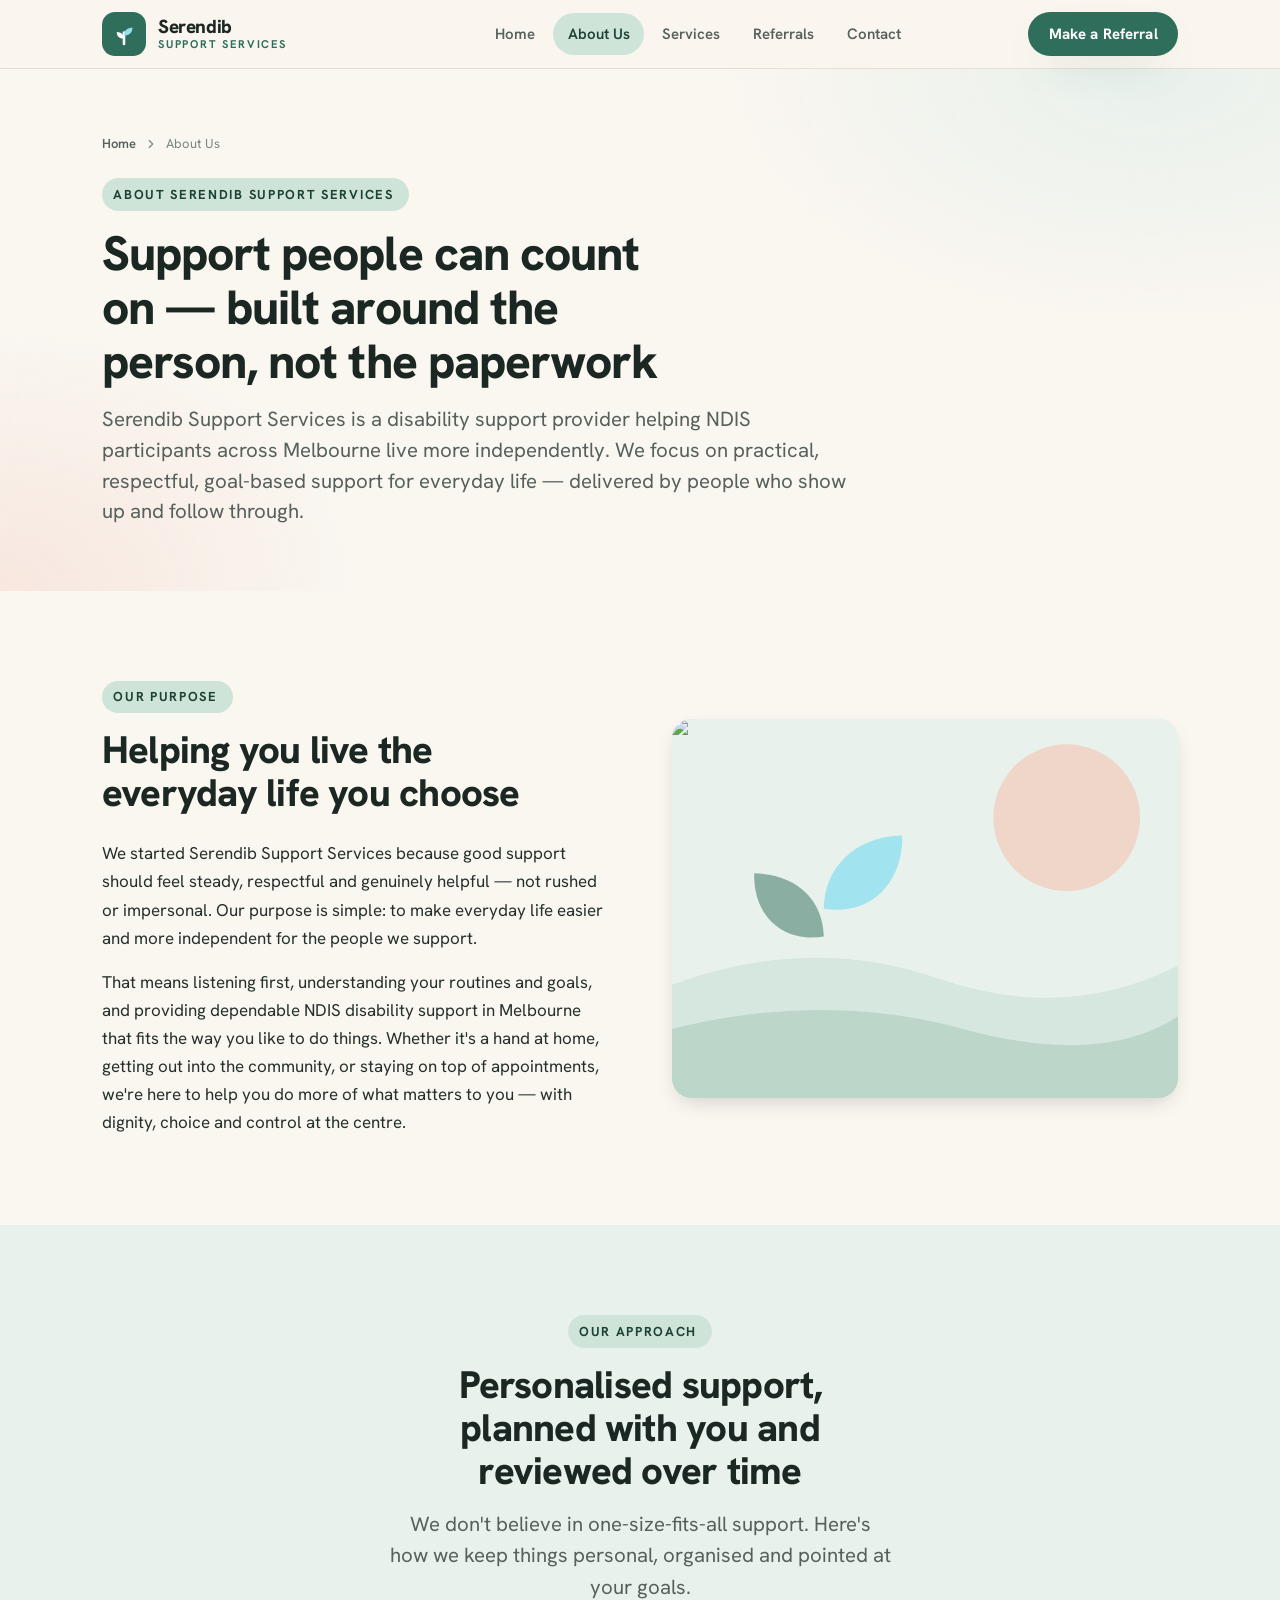
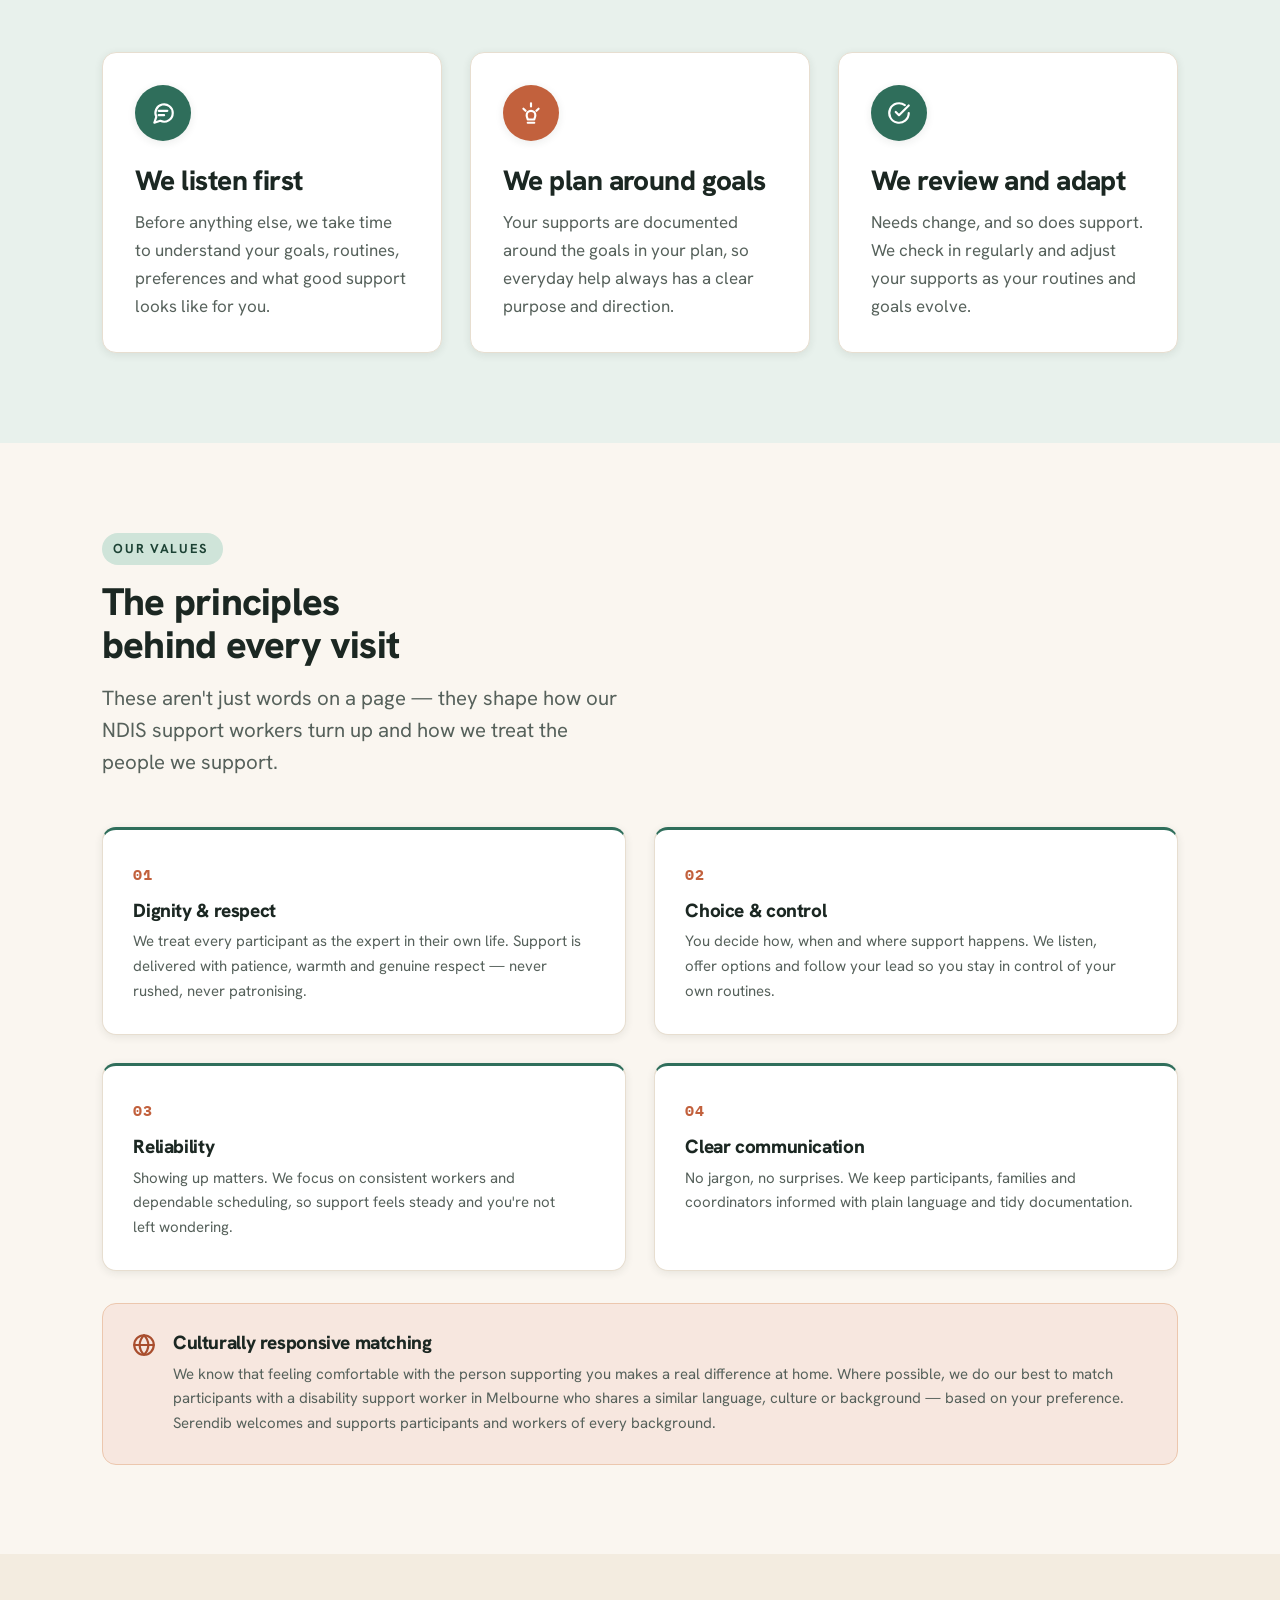
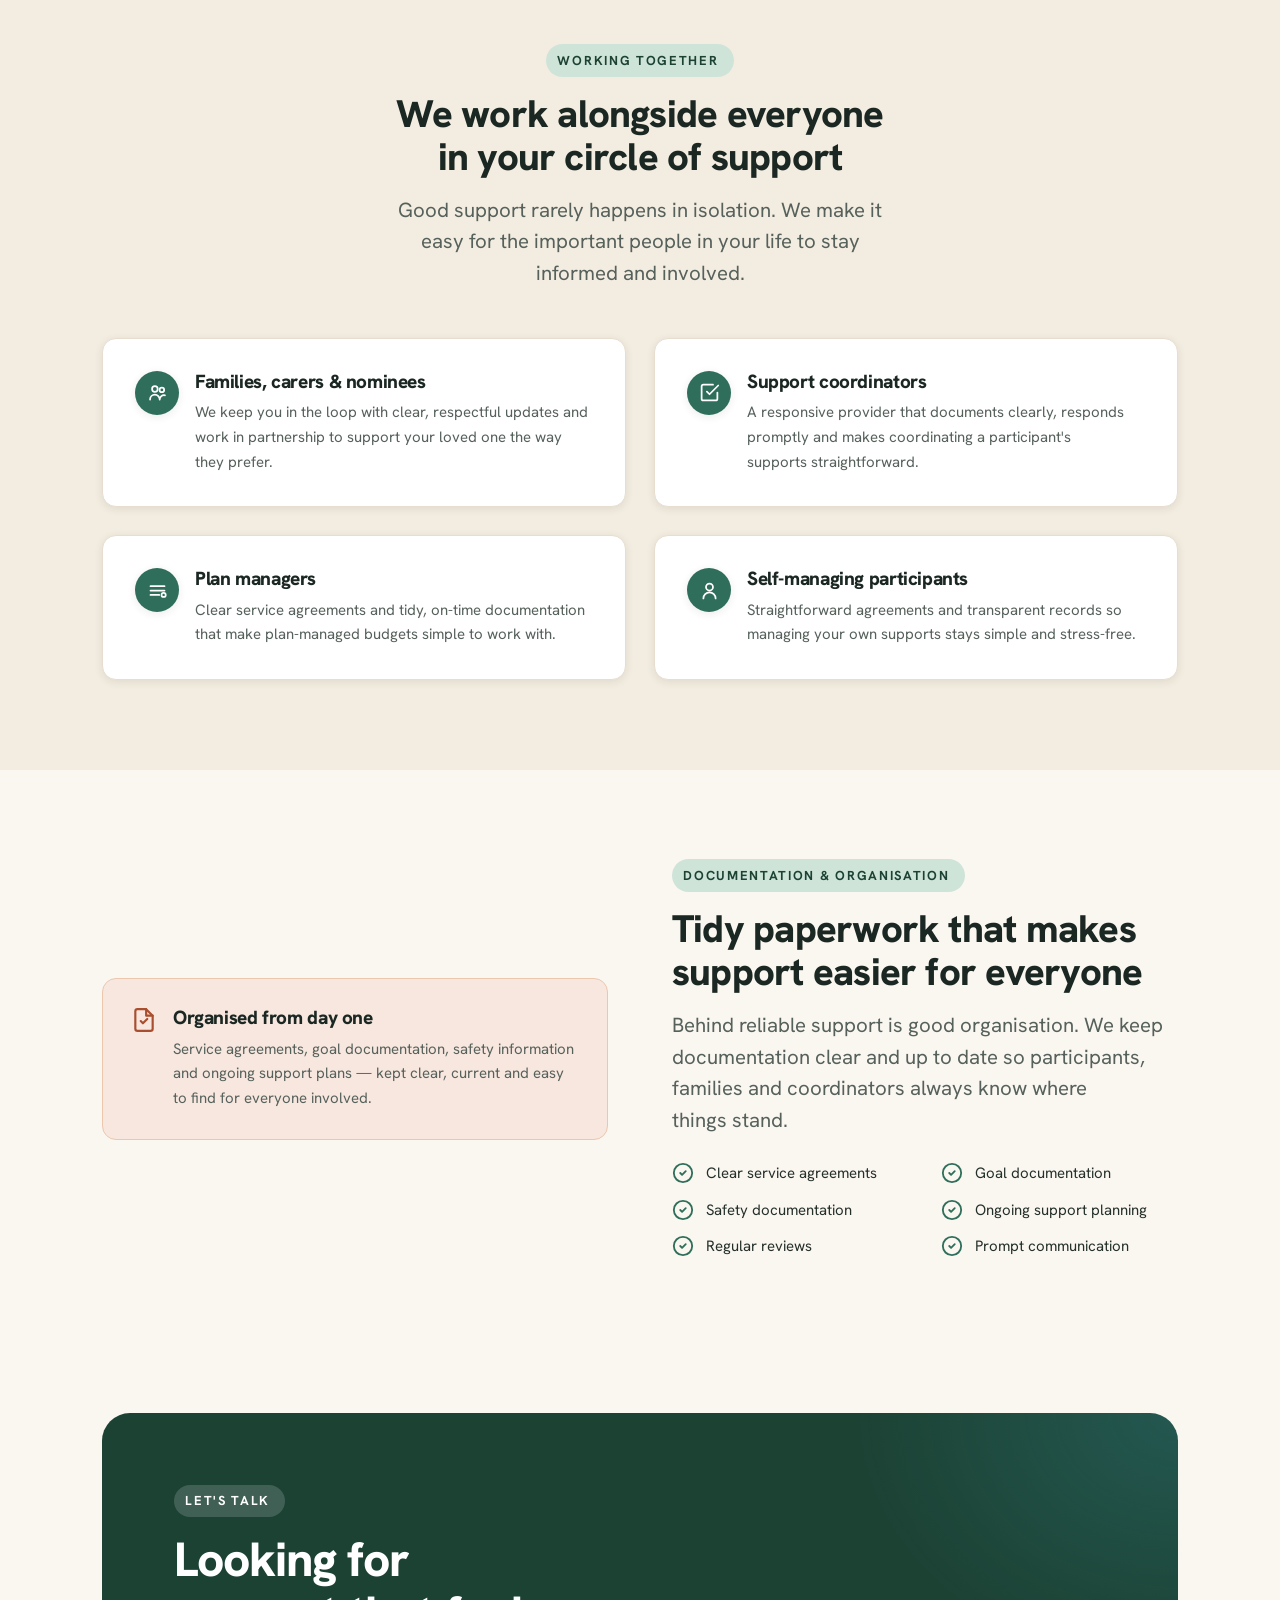
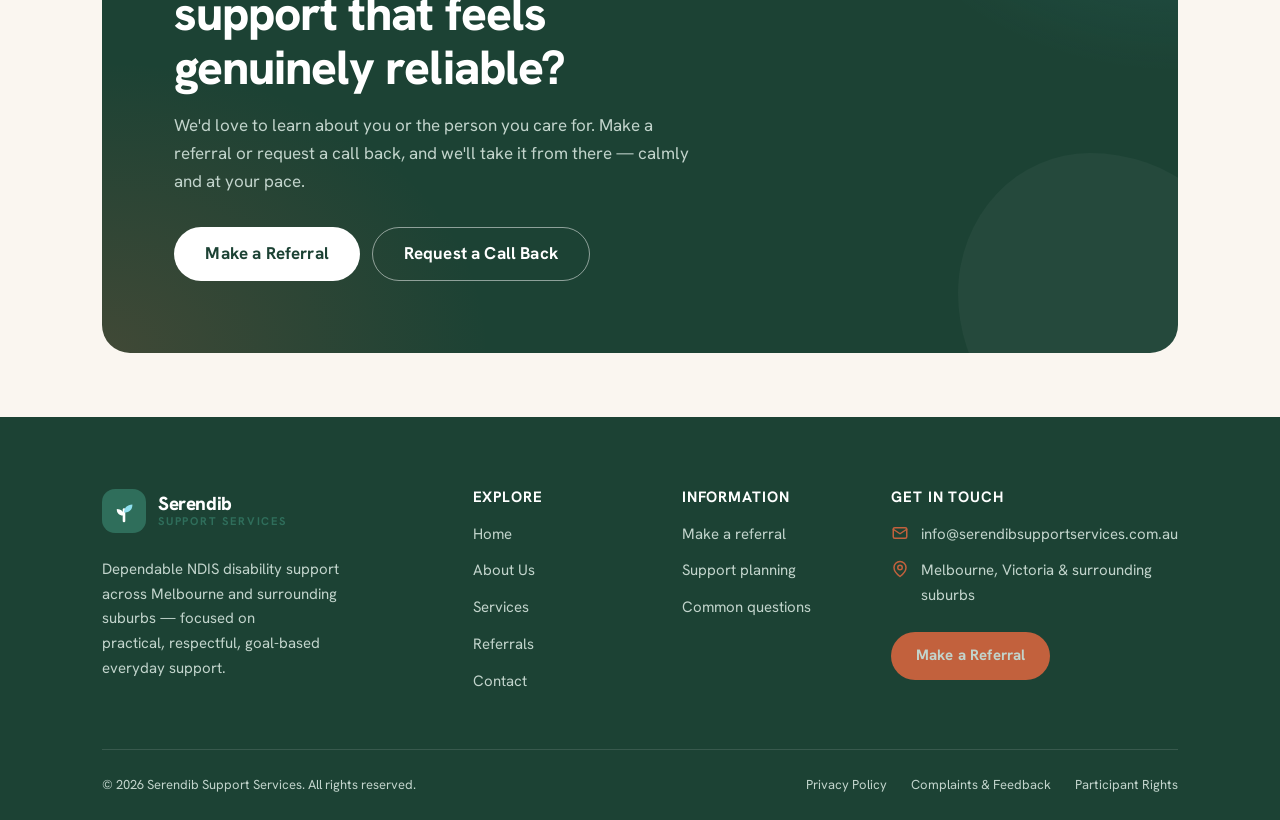
==== commit ae5a4e85: "Fix canonical URLs and internal home links for SEO Point internal home links at "/" instead of "inde" ====
--- a/about.html
+++ b/about.html
@@ -6,11 +6,12 @@
   <meta name="viewport" content="width=device-width, initial-scale=1.0">
   <title>About Us | Respectful, Reliable NDIS Support in Melbourne — Serendib Support Services</title>
   <meta name="description" content="Learn about Serendib Support Services — a dependable NDIS disability support provider in Melbourne built around participant goals, routines, dignity, choice and control. Respectful, reliable and personalised everyday support.">
-  <link rel="canonical" href="about.html">
+  <link rel="canonical" href="https://www.serendibsupportservices.com.au/about.html">
   <link rel="icon" href="data:image/svg+xml,%3Csvg xmlns='http://www.w3.org/2000/svg' viewBox='0 0 100 100'%3E%3Ctext y='.9em' font-size='90'%3E%F0%9F%8C%BF%3C/text%3E%3C/svg%3E">
   <meta property="og:title" content="About Serendib Support Services — NDIS support in Melbourne">
   <meta property="og:description" content="A dependable NDIS disability support provider in Melbourne, built around your goals, routines and choice and control.">
   <meta property="og:type" content="website">
+  <meta property="og:url" content="https://www.serendibsupportservices.com.au/about.html">
   <link rel="preconnect" href="https://fonts.googleapis.com">
   <link rel="preconnect" href="https://fonts.gstatic.com" crossorigin>
   <link href="https://fonts.googleapis.com/css2?family=Hanken+Grotesk:wght@400;500;600;700;800&amp;family=IBM+Plex+Mono:wght@500&amp;display=swap" rel="stylesheet">
@@ -34,7 +35,7 @@
   <!-- ===================== HEADER ===================== -->
   <header class="site-header">
     <div class="container site-header__inner">
-      <a class="brand" href="index.html" aria-label="Serendib Support Services — home">
+      <a class="brand" href="/" aria-label="Serendib Support Services — home">
         <svg class="brand__mark" viewBox="0 0 44 44" fill="none" aria-hidden="true">
           <rect width="44" height="44" rx="13" fill="#2f6e5b"/>
           <path d="M22 32V20.5" stroke="#fff" stroke-width="2.6" stroke-linecap="round"/>
@@ -45,7 +46,7 @@
       </a>
       <nav class="nav" aria-label="Primary">
         <ul class="nav__list">
-          <li><a class="nav__link" href="index.html">Home</a></li>
+          <li><a class="nav__link" href="/">Home</a></li>
           <li><a class="nav__link is-active" href="about.html" aria-current="page">About Us</a></li>
           <li><a class="nav__link" href="services.html">Services</a></li>
           <li><a class="nav__link" href="referrals.html">Referrals</a></li>
@@ -64,7 +65,7 @@
     <section class="page-hero">
       <div class="container">
         <nav class="crumbs" aria-label="Breadcrumb">
-          <a href="index.html">Home</a>
+          <a href="/">Home</a>
           <svg viewBox="0 0 24 24" fill="none" stroke="currentColor" stroke-width="2" stroke-linecap="round" stroke-linejoin="round" aria-hidden="true"><path d="m9 18 6-6-6-6"/></svg>
           <span aria-current="page">About Us</span>
         </nav>
@@ -264,7 +265,7 @@
     <div class="container">
       <div class="site-footer__top">
         <div class="footer-brand">
-          <a class="brand" href="index.html" aria-label="Serendib Support Services — home">
+          <a class="brand" href="/" aria-label="Serendib Support Services — home">
             <svg class="brand__mark" viewBox="0 0 44 44" fill="none" aria-hidden="true">
               <rect width="44" height="44" rx="13" fill="#2f6e5b"/>
               <path d="M22 32V20.5" stroke="#fff" stroke-width="2.6" stroke-linecap="round"/>
@@ -278,7 +279,7 @@
         <nav class="footer-col" aria-label="Pages">
           <h2 class="footer-col__title">Explore</h2>
           <div class="footer-links">
-            <a href="index.html">Home</a>
+            <a href="/">Home</a>
             <a href="about.html">About Us</a>
             <a href="services.html">Services</a>
             <a href="referrals.html">Referrals</a>
--- a/styles.css
+++ b/styles.css
@@ -16,12 +16,12 @@
   --color-primary-dark:   #245546;   /* hover */
   --color-primary-darker: #1c4234;   /* press / deep panels */
   --color-primary-soft:   #e8f1ec;   /* pale sage — soft section backgrounds */
-  --color-primary-tint:   #d6e7df;   /* sage tint — chips, icon circles */
+  --color-primary-tint:   #cfe4d9;   /* sage tint — chips, icon circles */
 
   --color-accent:         #c2613d;   /* warm terracotta — accents, highlights */
   --color-accent-dark:    #a94e2e;   /* hover */
   --color-accent-soft:    #f7e7df;   /* pale clay — soft backgrounds */
-  --color-accent-tint:    #f0d6c8;   /* clay tint — icon circles */
+  --color-accent-tint:    #ecc7ae;   /* clay tint — icon circles */
 
   /* ---- Neutrals --------------------------------------------------------- */
   --color-bg:             #faf6f0;   /* warm cream — page background */
@@ -93,18 +93,18 @@
 
   /* ---- Radius ----------------------------------------------------------- */
   --radius-xs:   6px;
-  --radius-sm:   10px;
-  --radius-md:   16px;    /* default — buttons, inputs */
-  --radius-lg:   22px;    /* cards */
-  --radius-xl:   30px;    /* large panels */
-  --radius-2xl:  44px;    /* hero / CTA containers */
+  --radius-sm:   8px;
+  --radius-md:   12px;    /* default — buttons, inputs */
+  --radius-lg:   14px;    /* cards */
+  --radius-xl:   20px;    /* large panels */
+  --radius-2xl:  28px;    /* hero / CTA containers */
   --radius-pill: 999px;
 
   /* ---- Shadows (soft, layered) ----------------------------------------- */
   --shadow-xs: 0 1px 2px rgba(40, 50, 45, 0.06);
-  --shadow-sm: 0 2px 8px rgba(40, 50, 45, 0.07);
-  --shadow-md: 0 10px 28px -12px rgba(35, 55, 45, 0.22);
-  --shadow-lg: 0 24px 60px -24px rgba(28, 50, 40, 0.30);
+  --shadow-sm: 0 2px 8px rgba(28, 40, 32, 0.09);
+  --shadow-md: 0 8px 22px -8px rgba(28, 40, 32, 0.24);
+  --shadow-lg: 0 20px 48px -18px rgba(20, 35, 28, 0.32);
   --shadow-glow: 0 18px 40px -18px rgba(47, 110, 91, 0.40);
 
   /* ---- Layout ----------------------------------------------------------- */
@@ -253,17 +253,13 @@
   font-weight: var(--fw-bold);
   letter-spacing: var(--tracking-label);
   text-transform: uppercase;
-  color: var(--color-primary);
+  color: var(--color-primary-darker);
+  background: var(--color-primary-tint);
+  padding: 0.35rem 0.95rem 0.35rem 0.7rem;
+  border-radius: var(--radius-pill);
   margin-bottom: var(--space-4);
 }
-.eyebrow::before {
-  content: "";
-  width: 22px; height: 2px;
-  background: var(--color-accent);
-  border-radius: var(--radius-pill);
-}
-.section--primary .eyebrow { color: var(--color-accent); }
-.section--primary .eyebrow::before { background: var(--color-on-dark-muted); }
+.section--primary .eyebrow, .cta-panel .eyebrow { background: rgba(255,255,255,0.16); color: #fff; }
 
 .title    { font-size: var(--fs-2xl); }
 .title-lg { font-size: var(--fs-3xl); }
@@ -303,12 +299,12 @@
   cursor: pointer;
   text-align: center;
   transition: background var(--transition), border-color var(--transition),
-              color var(--transition), box-shadow var(--transition);
+              color var(--transition), box-shadow var(--transition), transform var(--transition);
 }
 .btn svg { width: 18px; height: 18px; }
 .btn--primary { --btn-bg: var(--color-primary); box-shadow: var(--shadow-glow); }
-.btn--primary:hover  { background: var(--color-primary-dark); color: #fff; }
-.btn--primary:active { background: var(--color-primary-darker); }
+.btn--primary:hover  { background: var(--color-primary-dark); color: #fff; transform: translateY(-2px); box-shadow: var(--shadow-lg); }
+.btn--primary:active { background: var(--color-primary-darker); transform: translateY(0); }
 
 .btn--accent { --btn-bg: var(--color-accent); }
 .btn--accent:hover { background: var(--color-accent-dark); color: #fff; }
@@ -318,14 +314,14 @@
   --btn-fg: var(--color-primary);
   border-color: var(--color-primary);
 }
-.btn--secondary:hover { background: var(--color-primary); color: #fff; }
+.btn--secondary:hover { background: var(--color-primary); color: #fff; transform: translateY(-2px); }
 
 .btn--ghost {
   --btn-bg: transparent;
   --btn-fg: var(--color-heading);
   border-color: var(--color-border-strong);
 }
-.btn--ghost:hover { background: var(--color-surface); border-color: var(--color-primary); color: var(--color-primary); }
+.btn--ghost:hover { background: var(--color-surface); border-color: var(--color-primary); color: var(--color-primary); transform: translateY(-2px); }
 
 .btn--white {
   --btn-bg: #fff;
@@ -389,7 +385,7 @@
   border: 1px solid var(--color-border);
   border-radius: var(--radius-pill);
   font-size: var(--fs-sm);
-  font-weight: var(--fw-semibold);
+  font-weight: var(--fw-bold);
   color: var(--color-heading);
   box-shadow: var(--shadow-xs);
 }
@@ -405,27 +401,29 @@
   justify-content: center;
   width: 56px; height: 56px;
   border-radius: var(--radius-pill);
-  background: var(--color-primary-tint);
-  color: var(--color-primary-dark);
+  background: var(--color-primary);
+  color: #fff;
+  box-shadow: var(--shadow-sm);
   flex-shrink: 0;
 }
 .icon-circle svg { width: 26px; height: 26px; }
-.icon-circle--accent { background: var(--color-accent-tint); color: var(--color-accent-dark); }
-.icon-circle--sand   { background: var(--color-sand); color: #6c5a3c; }
+.icon-circle--accent { background: var(--color-accent); color: #fff; }
+.icon-circle--sand   { background: var(--color-heading); color: #fff; }
 .icon-circle--sm { width: 44px; height: 44px; }
 .icon-circle--sm svg { width: 21px; height: 21px; }
 .icon-circle--lg { width: 68px; height: 68px; border-radius: 26px; }
 .icon-circle--lg svg { width: 30px; height: 30px; }
 
-/* a soft "squircle" variant for service cards */
+/* solid "squircle" variant for service cards */
 .icon-squircle {
   display: inline-flex;
   align-items: center;
   justify-content: center;
   width: 56px; height: 56px;
   border-radius: 18px;
-  background: var(--color-primary-soft);
-  color: var(--color-primary);
+  background: var(--color-primary);
+  color: #fff;
+  box-shadow: var(--shadow-sm);
 }
 .icon-squircle svg { width: 27px; height: 27px; }
 
@@ -481,13 +479,16 @@
   flex-direction: column;
   background: var(--color-surface);
   border: 1px solid var(--color-border);
+  border-top: 3px solid var(--color-primary);
   border-radius: var(--radius-lg);
   padding: clamp(1.4rem, 3vw, 1.9rem);
   box-shadow: var(--shadow-sm);
   transition: box-shadow var(--transition-slow), border-color var(--transition), transform var(--transition-slow);
   height: 100%;
 }
-.service-card:hover { box-shadow: var(--shadow-md); border-color: var(--color-primary-tint); transform: translateY(var(--hover-lift)); }
+.service-card:nth-of-type(3n+2) { border-top-color: var(--color-accent); }
+.service-card:nth-of-type(3n+3) { border-top-color: var(--color-heading); }
+.service-card:hover { box-shadow: var(--shadow-lg); border-color: var(--color-primary-tint); transform: translateY(-5px); }
 .service-card__title { font-size: var(--fs-md); font-weight: var(--fw-bold); margin-top: var(--space-4); color: var(--color-heading); }
 .service-card__text  { margin-top: var(--space-2); color: var(--color-muted); font-size: var(--fs-sm); flex: 1; }
 .service-card__foot  { margin-top: var(--space-4); }
@@ -502,11 +503,16 @@
   position: relative;
   background: var(--color-surface);
   border: 1px solid var(--color-border);
+  border-top: 3px solid var(--color-primary);
   border-radius: var(--radius-lg);
   padding: clamp(1.4rem, 3vw, 1.9rem);
   box-shadow: var(--shadow-sm);
   overflow: hidden;
-}
+  transition: box-shadow var(--transition-slow), transform var(--transition-slow);
+}
+.audience-card:nth-of-type(4n+2) { border-top-color: var(--color-accent); }
+.audience-card:nth-of-type(4n+3) { border-top-color: var(--color-heading); }
+.audience-card:hover { box-shadow: var(--shadow-lg); transform: translateY(-5px); }
 .audience-card::after {
   content: "";
   position: absolute;
@@ -525,10 +531,13 @@
 .value-card {
   background: var(--color-surface);
   border: 1px solid var(--color-border);
+  border-top: 3px solid var(--color-primary);
   border-radius: var(--radius-lg);
   padding: clamp(1.4rem, 3vw, 1.9rem);
   box-shadow: var(--shadow-sm);
-}
+  transition: box-shadow var(--transition-slow), transform var(--transition-slow);
+}
+.value-card:hover { box-shadow: var(--shadow-lg); transform: translateY(-5px); }
 .value-card__num {
   font-family: var(--font-mono);
   font-size: var(--fs-sm);
@@ -592,10 +601,13 @@
   position: relative;
   background: var(--color-surface);
   border: 1px solid var(--color-border);
+  border-top: 3px solid var(--color-primary);
   border-radius: var(--radius-lg);
   padding: clamp(1.5rem, 3vw, 2rem);
   box-shadow: var(--shadow-sm);
-}
+  transition: box-shadow var(--transition-slow), transform var(--transition-slow);
+}
+.step:hover { box-shadow: var(--shadow-lg); transform: translateY(-5px); }
 .step__num {
   display: inline-flex;
   align-items: center;
@@ -611,6 +623,8 @@
 }
 .step:nth-child(2) .step__num { background: var(--color-accent); }
 .step:nth-child(3) .step__num { background: var(--color-primary-darker); }
+.step:nth-child(2) { border-top-color: var(--color-accent); }
+.step:nth-child(3) { border-top-color: var(--color-primary-darker); }
 .step h3 { font-size: var(--fs-md); margin-bottom: var(--space-2); }
 .step p  { color: var(--color-muted); font-size: var(--fs-sm); }
 /* connector dots on desktop row layout */
@@ -673,7 +687,9 @@
   background: rgba(255,255,255,0.06);
   border: 1px solid rgba(255,255,255,0.14);
   border-radius: var(--radius-lg);
-}
+  transition: transform var(--transition-slow), background var(--transition);
+}
+.stat:hover { transform: translateY(-3px); background: rgba(255,255,255,0.1); }
 .stat__num {
   font-family: var(--font-heading);
   font-size: clamp(2rem, 4vw, 2.6rem);
@@ -683,13 +699,21 @@
   line-height: 1;
 }
 .stat__label { margin-top: var(--space-3); color: var(--color-on-dark-muted); font-size: var(--fs-sm); }
-.stat__icon { color: var(--color-accent); margin-bottom: var(--space-3); }
+.stat__icon {
+  display: inline-flex; align-items: center; justify-content: center;
+  width: 46px; height: 46px;
+  border-radius: var(--radius-pill);
+  background: rgba(255,255,255,0.16);
+  color: var(--color-accent);
+  margin-bottom: var(--space-3);
+}
 .stat__icon svg { width: 26px; height: 26px; }
 
 /* stat band on light background */
 .stat--light { background: var(--color-surface); border-color: var(--color-border); box-shadow: var(--shadow-sm); }
 .stat--light .stat__num { color: var(--color-primary); }
 .stat--light .stat__label { color: var(--color-muted); }
+.stat--light .stat__icon { background: var(--color-primary-soft); }
 
 /* --------------------------------------------------------------------------
    15. COMPARISON TABLE
@@ -930,8 +954,7 @@
 /* color:transparent hides the raw alt text on a broken image while the alt
    attribute stays available to screen readers; the soft panel reads as intentional */
 .media img { position: relative; z-index: 1; width: 100%; height: 100%; object-fit: cover; display: block; color: transparent; }
-.media--blob   { border-radius: 58% 42% 55% 45% / 55% 48% 52% 45%; }
-.media--blob-2 { border-radius: 42% 58% 48% 52% / 60% 42% 58% 40%; }
+.media--blob, .media--blob-2 { border-radius: var(--radius-xl); }
 .media--ratio-4-3 { aspect-ratio: 4 / 3; }
 .media--ratio-1-1 { aspect-ratio: 1 / 1; }
 .media--ratio-3-4 { aspect-ratio: 3 / 4; }
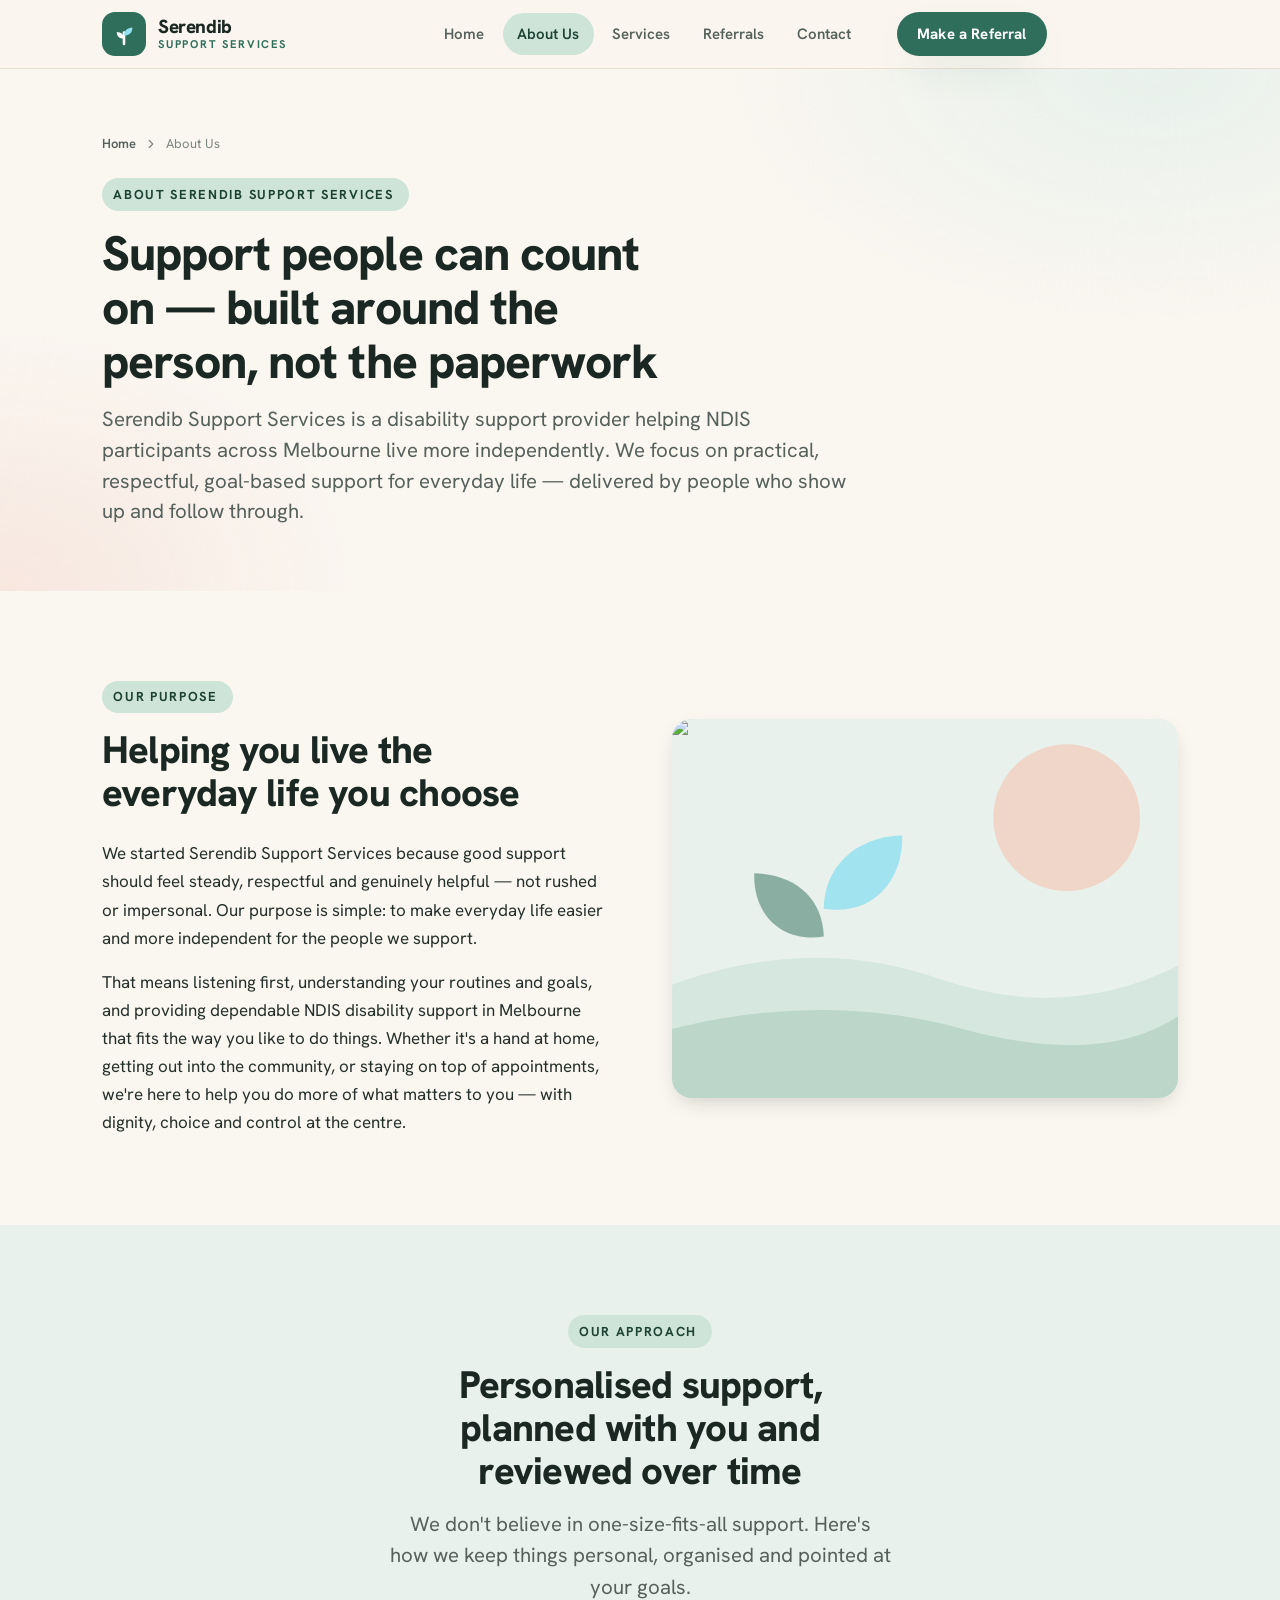
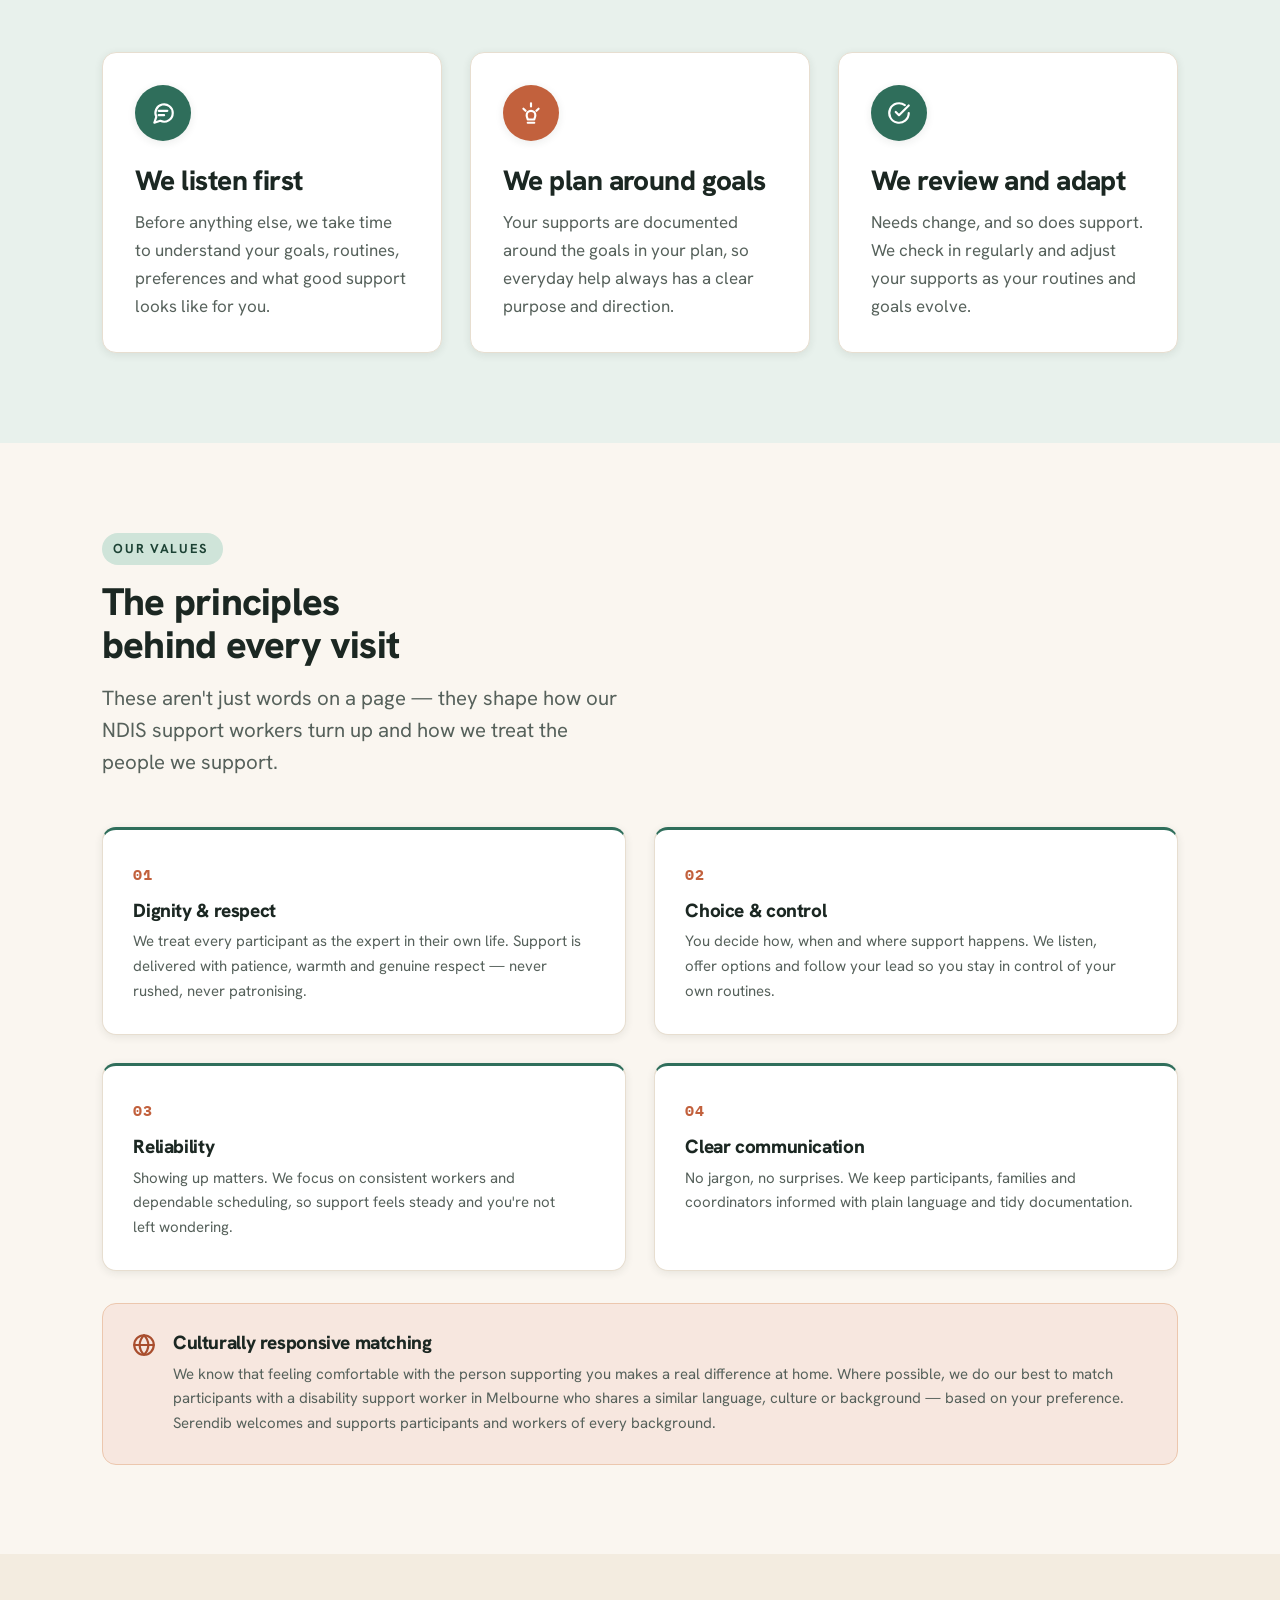
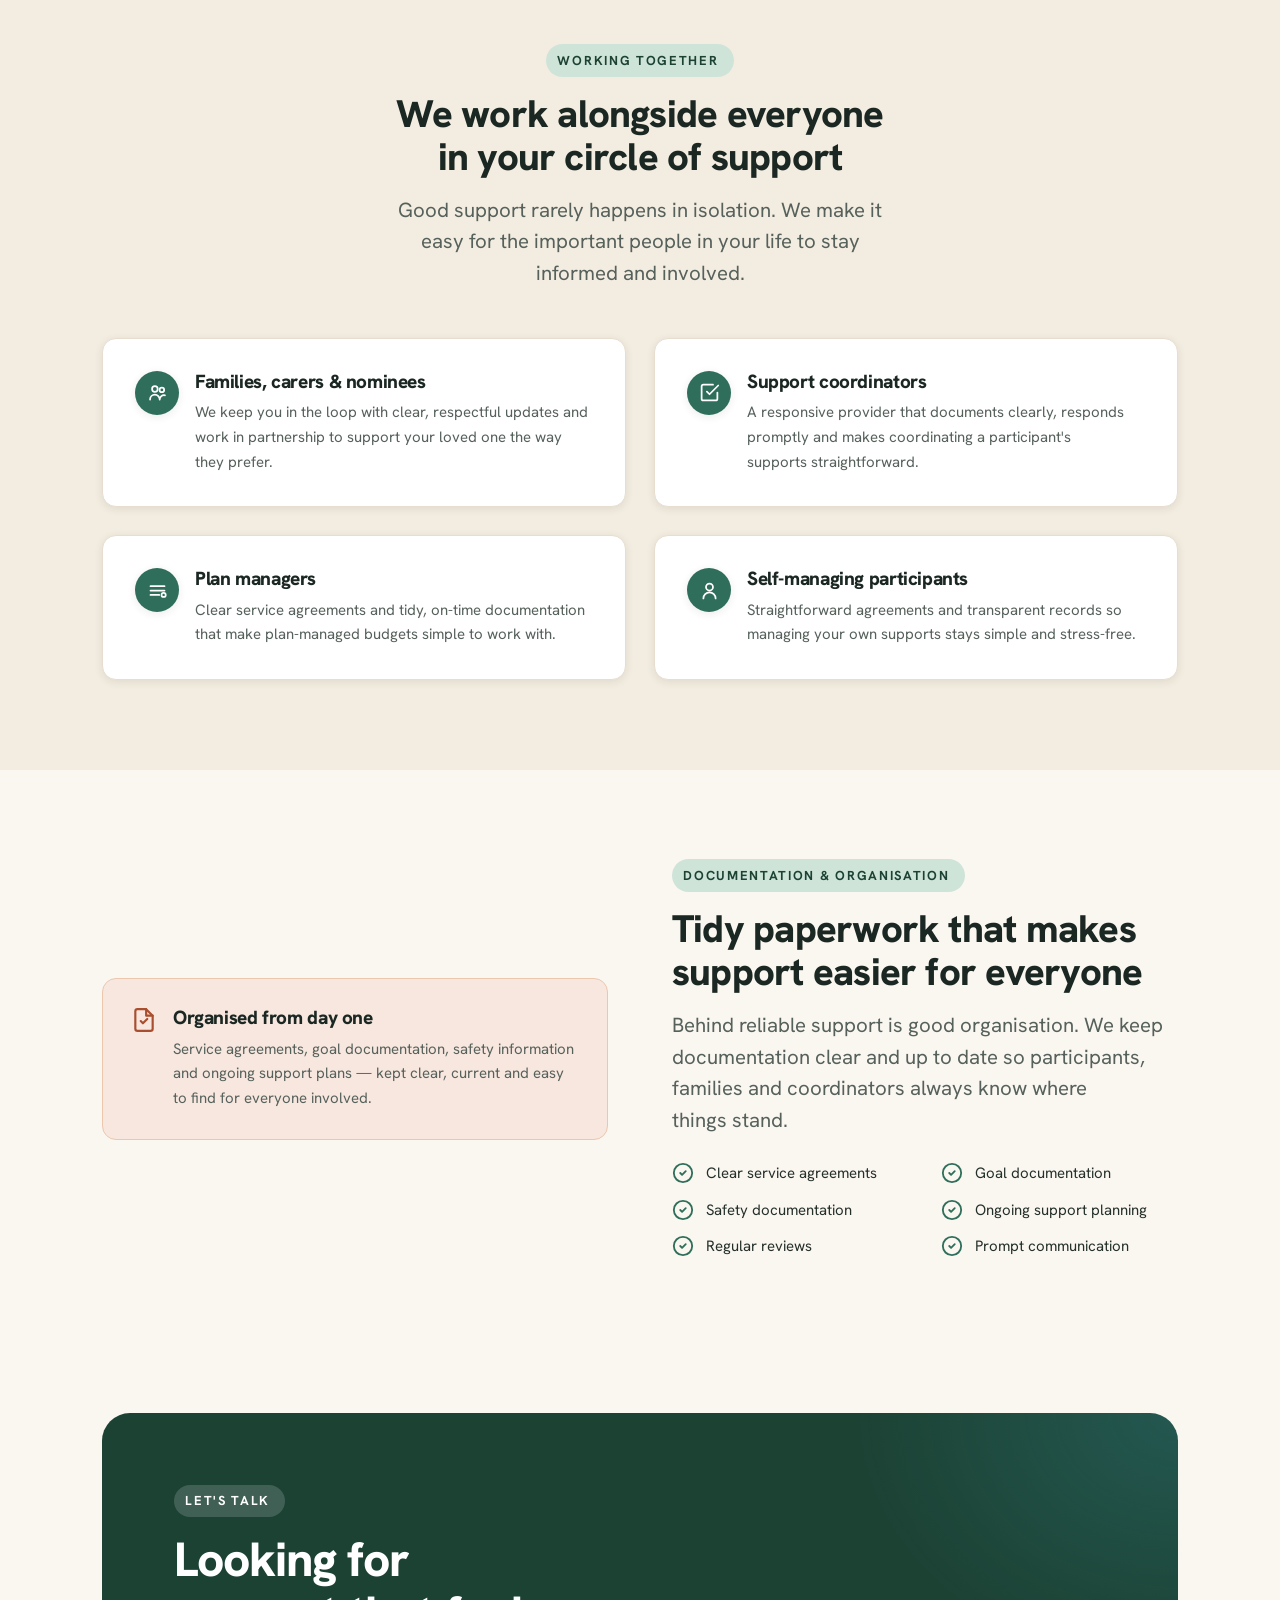
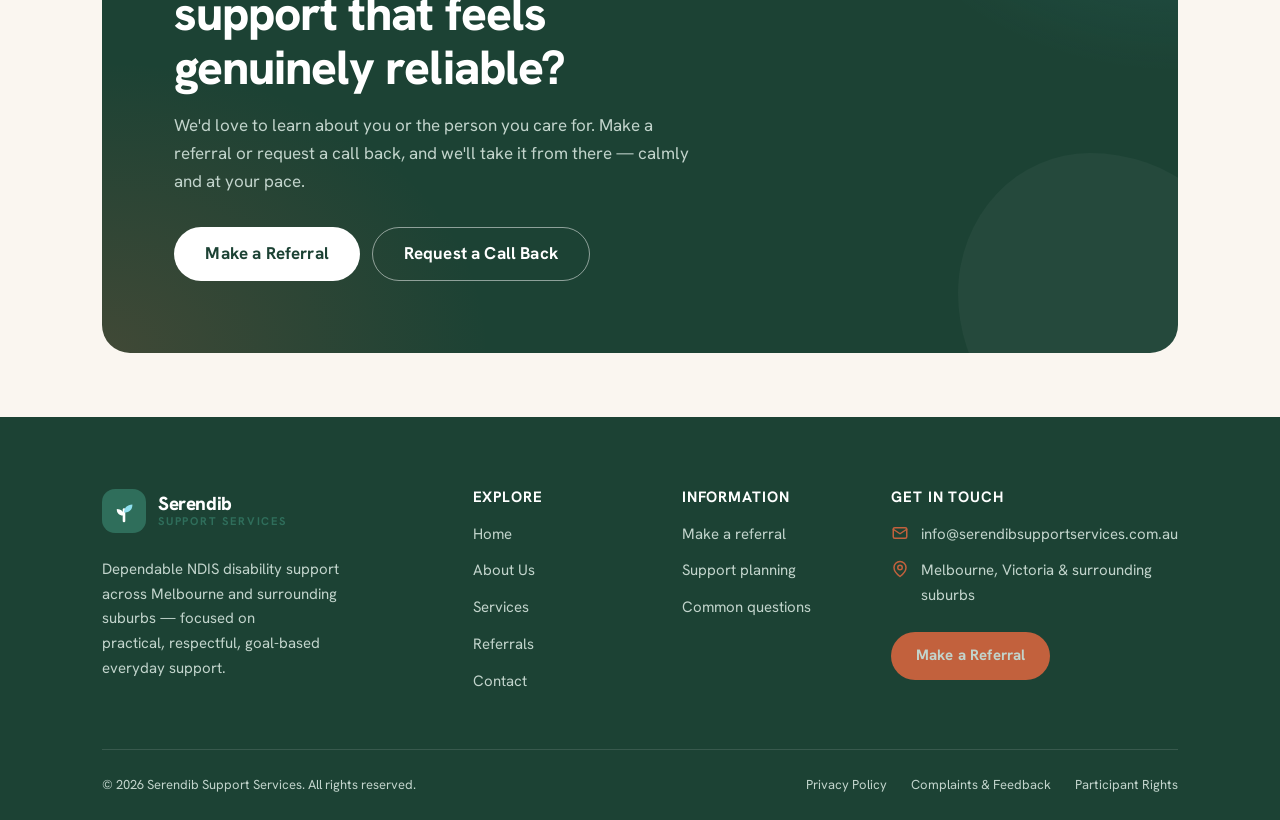
==== commit afe5f389: "Add mobile hamburger menu with animated dropdown Replace the wrapping mobile nav (which overflowed a" ====
--- a/about.html
+++ b/about.html
@@ -44,18 +44,23 @@
         </svg>
         <span class="brand__name">Serendib<span class="brand__sub">Support Services</span></span>
       </a>
+      <input type="checkbox" id="nav-toggle" class="nav-toggle-input sr-only" aria-label="Toggle menu">
+      <label for="nav-toggle" class="nav-toggle" aria-label="Toggle menu">
+        <svg class="nav-toggle__icon nav-toggle__icon--open" viewBox="0 0 24 24" fill="none" stroke="currentColor" stroke-width="2.2" stroke-linecap="round" stroke-linejoin="round" aria-hidden="true"><path d="M4 7h16M4 12h16M4 17h16"/></svg>
+        <svg class="nav-toggle__icon nav-toggle__icon--close" viewBox="0 0 24 24" fill="none" stroke="currentColor" stroke-width="2.2" stroke-linecap="round" stroke-linejoin="round" aria-hidden="true"><path d="M6 6l12 12M18 6L6 18"/></svg>
+      </label>
       <nav class="nav" aria-label="Primary">
         <ul class="nav__list">
-          <li><a class="nav__link" href="/">Home</a></li>
-          <li><a class="nav__link is-active" href="about.html" aria-current="page">About Us</a></li>
-          <li><a class="nav__link" href="services.html">Services</a></li>
-          <li><a class="nav__link" href="referrals.html">Referrals</a></li>
-          <li><a class="nav__link" href="contact.html">Contact</a></li>
+            <li><a class="nav__link" href="/">Home</a></li>
+            <li><a class="nav__link is-active" href="about.html" aria-current="page">About Us</a></li>
+            <li><a class="nav__link" href="services.html">Services</a></li>
+            <li><a class="nav__link" href="referrals.html">Referrals</a></li>
+            <li><a class="nav__link" href="contact.html">Contact</a></li>
         </ul>
+        <div class="header-cta">
+          <a class="btn btn--primary" href="referrals.html">Make a Referral</a>
+        </div>
       </nav>
-      <div class="header-cta">
-        <a class="btn btn--primary" href="referrals.html">Make a Referral</a>
-      </div>
     </div>
   </header>
 
--- a/styles.css
+++ b/styles.css
@@ -1043,7 +1043,7 @@
 .crumbs svg { width: 14px; height: 14px; }
 
 /* --------------------------------------------------------------------------
-   22. SITE HEADER / NAV  (no-JS responsive)
+   22. SITE HEADER / NAV  (hamburger disclosure on mobile, no JS required)
    -------------------------------------------------------------------------- */
 .site-header {
   position: sticky;
@@ -1055,18 +1055,62 @@
 }
 .site-header__inner {
   display: flex;
-  flex-wrap: wrap;
-  align-items: center;
-  gap: var(--space-3) var(--space-5);
+  align-items: center;
+  justify-content: space-between;
+  gap: var(--space-3);
   padding-block: var(--space-3);
 }
-.brand { display: inline-flex; align-items: center; gap: var(--space-3); margin-right: auto; }
+.brand { display: inline-flex; align-items: center; gap: var(--space-3); }
 .brand__mark { width: 44px; height: 44px; flex-shrink: 0; }
 .brand__name { font-family: var(--font-heading); font-weight: var(--fw-extra); font-size: 1.18rem; color: var(--color-heading); line-height: 1.05; letter-spacing: -0.02em; }
 .brand__sub  { display: block; font-size: 0.7rem; font-weight: var(--fw-bold); letter-spacing: 0.16em; text-transform: uppercase; color: var(--color-primary); margin-top: 2px; }
 
-.nav { order: 3; flex-basis: 100%; }
-.nav__list { display: flex; flex-wrap: wrap; gap: var(--space-1); justify-content: center; }
+/* Hamburger toggle — a plain checkbox + label, toggled via the :checked
+   sibling selector below. Kept as a checkbox rather than <details> because
+   closed <details> content collapses to zero width internally in modern
+   browsers in a way author CSS cannot override, which breaks "always show
+   the menu on desktop". The checkbox stays keyboard-focusable (hidden with
+   .sr-only, not display:none) and needs zero JavaScript to open or close;
+   script.js only adds an auto-close-on-link-click convenience on top. */
+.nav-toggle-input:checked ~ .nav-toggle .nav-toggle__icon--open  { display: none; }
+.nav-toggle-input:checked ~ .nav-toggle .nav-toggle__icon--close { display: block; }
+.nav-toggle-input:focus-visible ~ .nav-toggle { outline: 3px solid var(--color-focus); outline-offset: 2px; }
+.nav-toggle {
+  display: inline-flex;
+  align-items: center;
+  justify-content: center;
+  width: 44px; height: 44px;
+  border-radius: var(--radius-pill);
+  color: var(--color-heading);
+  cursor: pointer;
+  transition: background var(--transition), color var(--transition);
+}
+.nav-toggle:hover { background: var(--color-primary-soft); color: var(--color-primary); }
+.nav-toggle__icon { width: 24px; height: 24px; }
+.nav-toggle__icon--close { display: none; }
+
+/* Mobile dropdown panel */
+.nav {
+  display: none;
+  position: fixed;
+  left: 0;
+  right: 0;
+  top: var(--header-h);
+  background: var(--color-surface);
+  border-top: 1px solid var(--color-border);
+  border-bottom: 1px solid var(--color-border);
+  box-shadow: var(--shadow-lg);
+  padding: var(--space-4) var(--gutter) var(--space-5);
+  max-height: calc(100vh - var(--header-h));
+  overflow-y: auto;
+}
+.nav-toggle-input:checked ~ .nav { display: block; }
+.nav__list { flex-direction: column; align-items: stretch; gap: var(--space-1); }
+.nav__link { width: 100%; padding: var(--space-4); font-size: var(--fs-base); }
+.header-cta { margin-top: var(--space-4); }
+.header-cta .btn { width: 100%; min-height: 48px; padding: 0.85rem 1.2rem; }
+
+.nav__list { display: flex; gap: var(--space-1); }
 .nav__link {
   display: inline-flex;
   align-items: center;
@@ -1081,14 +1125,25 @@
 .nav__link:hover { color: var(--color-primary); background: var(--color-primary-soft); }
 .nav__link.is-active { color: var(--color-primary-darker); background: var(--color-primary-tint); }
 
-.header-cta { order: 2; }
-.header-cta .btn { min-height: 44px; padding: 0.6rem 1.2rem; }
-
 @media (min-width: 960px) {
-  .site-header__inner { flex-wrap: nowrap; gap: var(--space-6); }
-  .nav { order: 0; flex-basis: auto; margin-inline: auto; }
-  .nav__list { flex-wrap: nowrap; }
-  .header-cta { order: 0; }
+  .nav-toggle { display: none; }
+  .nav {
+    display: flex !important;
+    position: static;
+    align-items: center;
+    gap: var(--space-6);
+    background: none;
+    border: 0;
+    box-shadow: none;
+    padding: 0;
+    max-height: none;
+    overflow: visible;
+    margin-inline: auto;
+  }
+  .nav__list { flex-direction: row; align-items: center; }
+  .nav__link { width: auto; padding: 0.55rem 0.9rem; font-size: var(--fs-sm); }
+  .header-cta { margin-top: 0; }
+  .header-cta .btn { width: auto; min-height: 44px; padding: 0.6rem 1.2rem; }
 }
 
 /* --------------------------------------------------------------------------
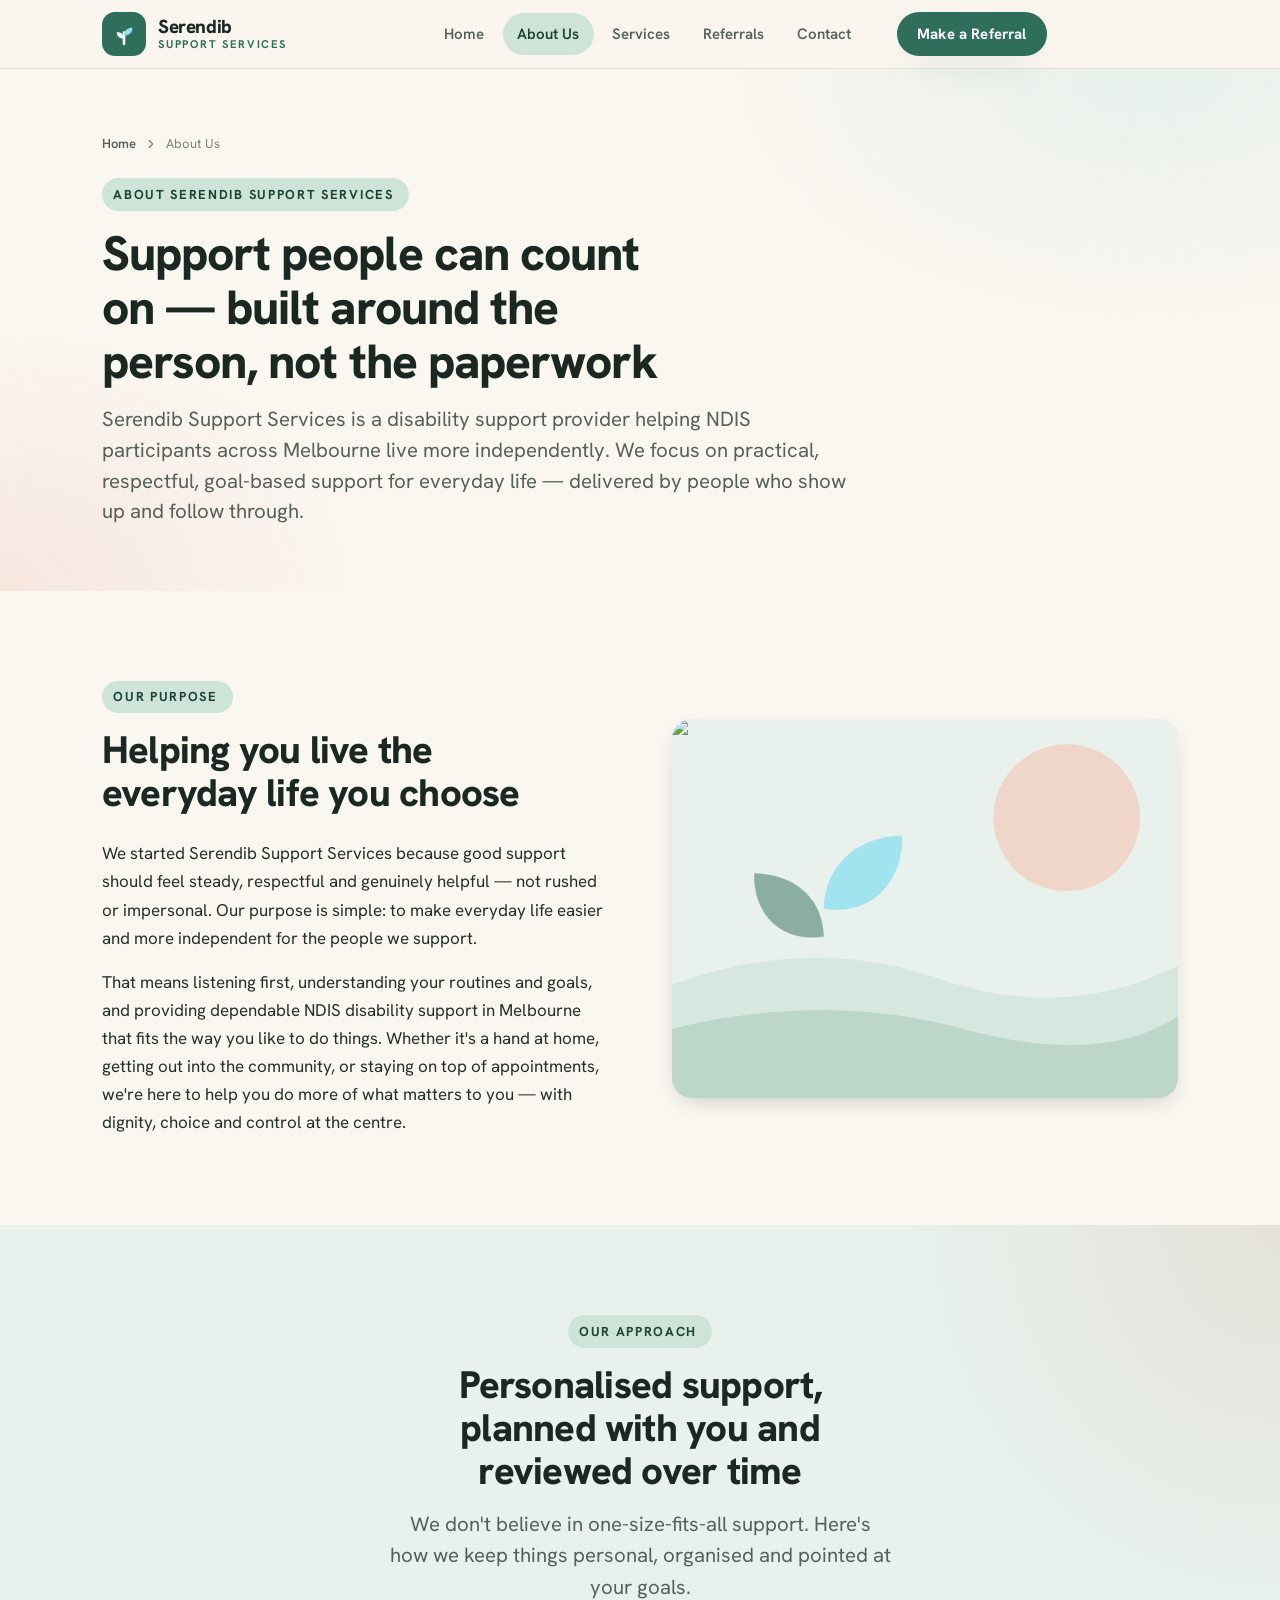
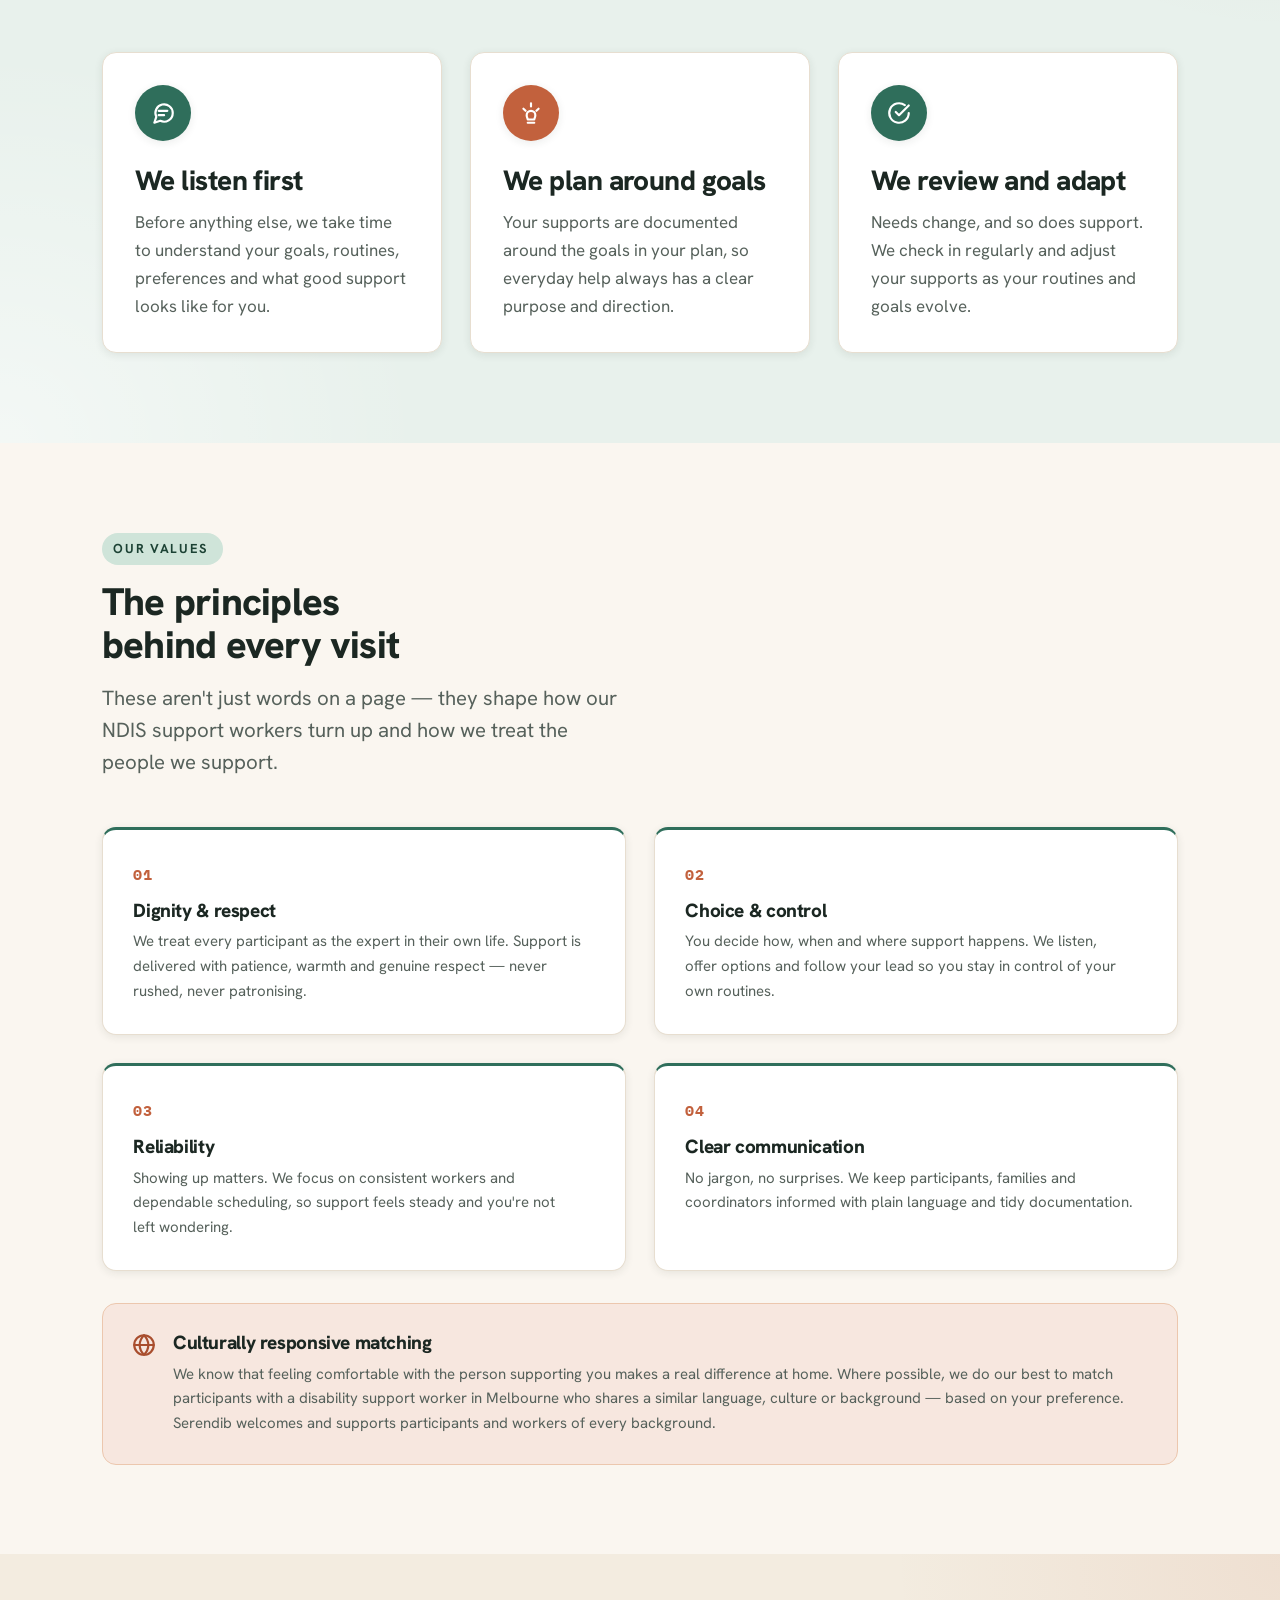
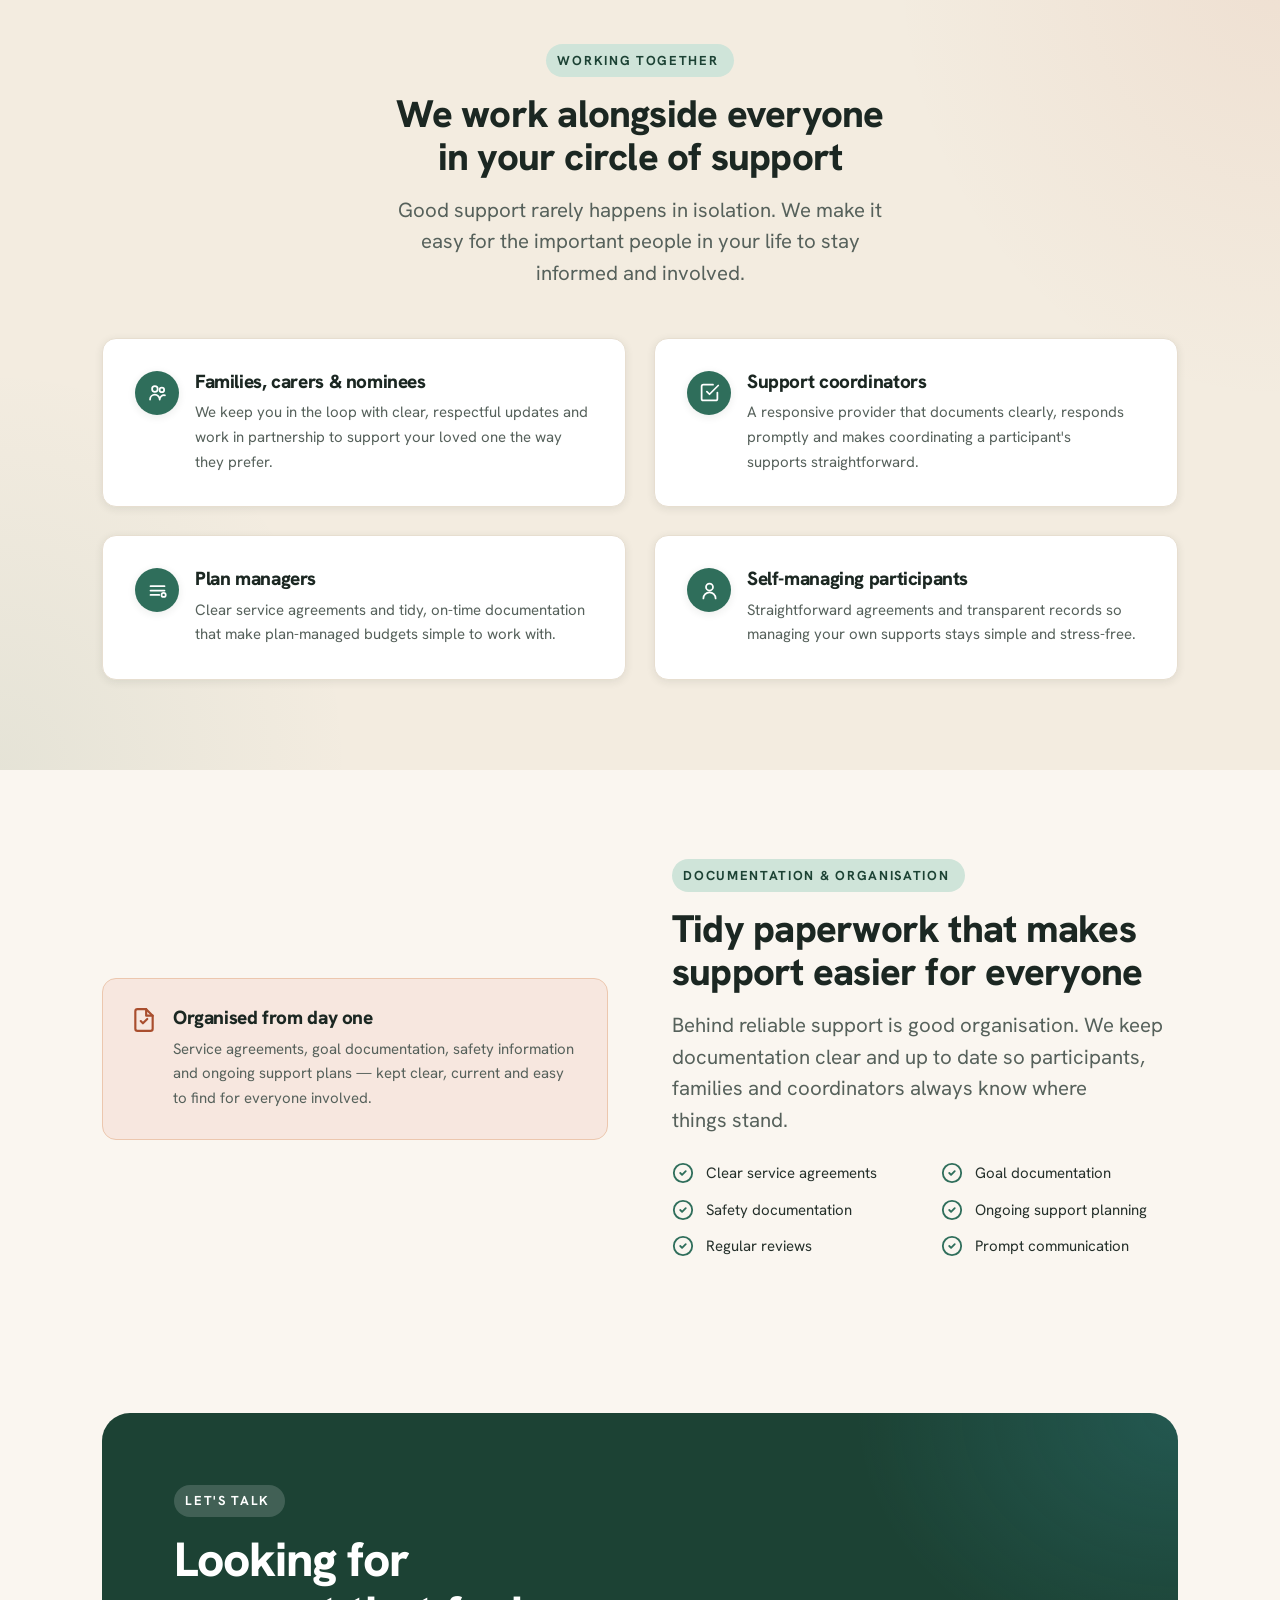
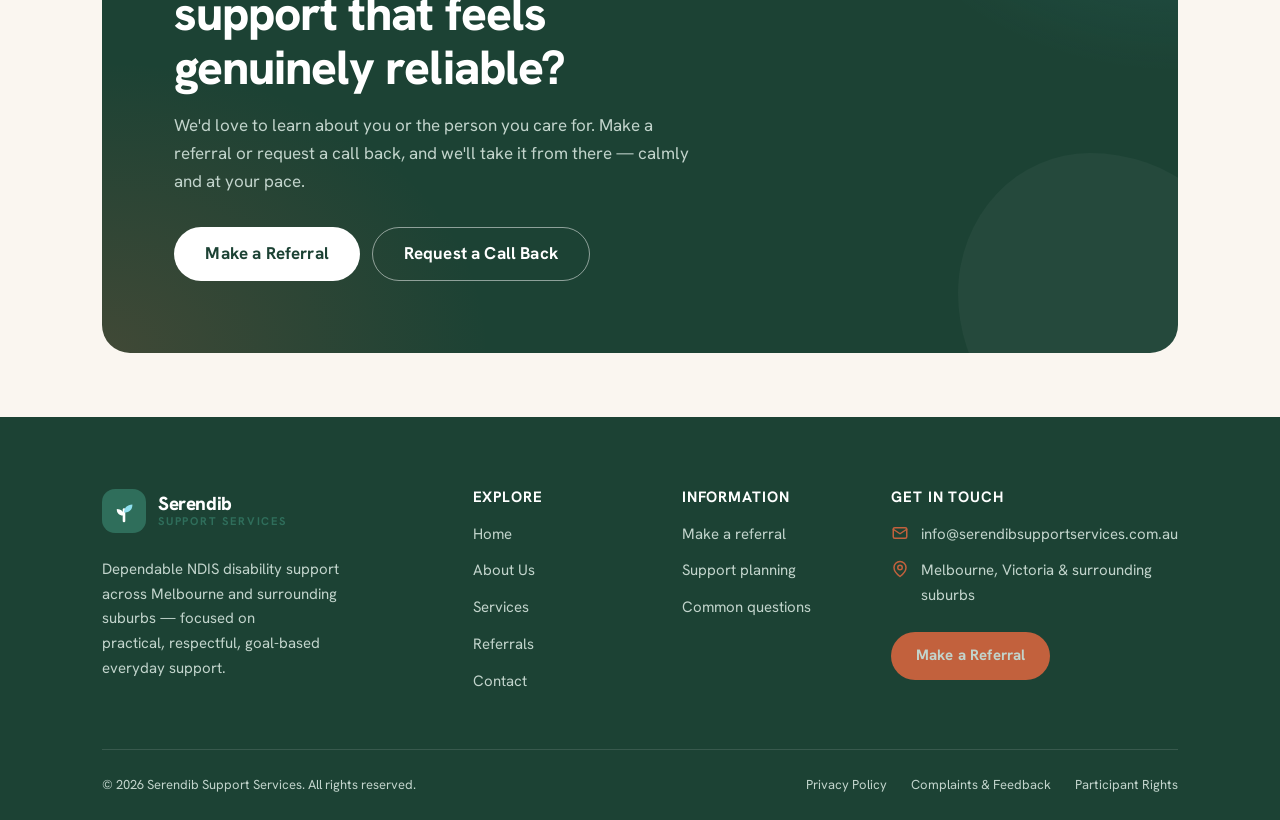
==== commit 6af8046c: "Add sophistication pass: real favicon/OG image, header shadow, view transitions, headline word-revea" ====
--- a/about.html
+++ b/about.html
@@ -1,17 +1,31 @@
 <!DOCTYPE html>
 <html lang="en-AU">
 <head>
+  <!-- Google tag (gtag.js) -->
+  <script async src="https://www.googletagmanager.com/gtag/js?id=G-VYY2G50098"></script>
+  <script>
+    window.dataLayer = window.dataLayer || [];
+    function gtag(){dataLayer.push(arguments);}
+    gtag('js', new Date());
+
+    gtag('config', 'G-VYY2G50098');
+  </script>
   <script>document.documentElement.classList.add('js-anim');</script>
   <meta charset="UTF-8">
   <meta name="viewport" content="width=device-width, initial-scale=1.0">
   <title>About Us | Respectful, Reliable NDIS Support in Melbourne — Serendib Support Services</title>
   <meta name="description" content="Learn about Serendib Support Services — a dependable NDIS disability support provider in Melbourne built around participant goals, routines, dignity, choice and control. Respectful, reliable and personalised everyday support.">
   <link rel="canonical" href="https://www.serendibsupportservices.com.au/about.html">
-  <link rel="icon" href="data:image/svg+xml,%3Csvg xmlns='http://www.w3.org/2000/svg' viewBox='0 0 100 100'%3E%3Ctext y='.9em' font-size='90'%3E%F0%9F%8C%BF%3C/text%3E%3C/svg%3E">
+  <link rel="icon" href="data:image/svg+xml,%3Csvg xmlns='http://www.w3.org/2000/svg' viewBox='0 0 44 44'%3E%3Crect width='44' height='44' rx='13' fill='%232f6e5b'/%3E%3Cpath d='M22 32V20.5' stroke='%23fff' stroke-width='2.6' stroke-linecap='round'/%3E%3Cpath d='M22 23.5c0-4.4 3.2-7.8 8.4-7.9.2 4.7-3 8.6-8.4 7.9Z' fill='%2390e0ef'/%3E%3Cpath d='M22 26.5c-.2-3.9-3-6.4-7.2-6.5-.2 4.2 2.8 7.1 7.2 6.5Z' fill='%23fff'/%3E%3C/svg%3E">
   <meta property="og:title" content="About Serendib Support Services — NDIS support in Melbourne">
   <meta property="og:description" content="A dependable NDIS disability support provider in Melbourne, built around your goals, routines and choice and control.">
   <meta property="og:type" content="website">
   <meta property="og:url" content="https://www.serendibsupportservices.com.au/about.html">
+  <meta property="og:image" content="https://www.serendibsupportservices.com.au/images/og-image.png">
+  <meta property="og:image:width" content="1200">
+  <meta property="og:image:height" content="630">
+  <meta property="og:image:alt" content="Serendib Support Services — NDIS disability support in Melbourne">
+  <meta name="twitter:card" content="summary_large_image">
   <link rel="preconnect" href="https://fonts.googleapis.com">
   <link rel="preconnect" href="https://fonts.gstatic.com" crossorigin>
   <link href="https://fonts.googleapis.com/css2?family=Hanken+Grotesk:wght@400;500;600;700;800&amp;family=IBM+Plex+Mono:wght@500&amp;display=swap" rel="stylesheet">
--- a/styles.css
+++ b/styles.css
@@ -216,11 +216,26 @@
 .container--wide   { max-width: var(--container-wide); }
 .container--narrow { max-width: var(--container-narrow); }
 
-.section { padding-block: var(--section-y); position: relative; }
+.section { padding-block: var(--section-y); position: relative; overflow: hidden; }
 .section--tight { padding-block: clamp(2.5rem, 5vw, 4rem); }
-.section--alt   { background: var(--color-surface-alt); }
-.section--sage  { background: var(--color-primary-soft); }
-.section--clay  { background: var(--color-accent-soft); }
+.section--alt   {
+  background: var(--color-surface-alt);
+  background-image:
+    radial-gradient(55% 100% at 100% 0%, rgba(194,97,61,0.09), transparent 55%),
+    radial-gradient(50% 90% at 0% 100%, rgba(47,110,91,0.07), transparent 55%);
+}
+.section--sage  {
+  background: var(--color-primary-soft);
+  background-image:
+    radial-gradient(55% 90% at 100% 0%, rgba(194,97,61,0.10), transparent 55%),
+    radial-gradient(55% 80% at 0% 100%, rgba(255,255,255,0.5), transparent 60%);
+}
+.section--clay  {
+  background: var(--color-accent-soft);
+  background-image:
+    radial-gradient(55% 90% at 100% 0%, rgba(47,110,91,0.08), transparent 55%),
+    radial-gradient(55% 80% at 0% 100%, rgba(255,255,255,0.4), transparent 60%);
+}
 .section--surface { background: var(--color-surface); }
 
 /* Dark green feature band */
@@ -1052,6 +1067,16 @@
   background: rgba(250,246,240,0.88);
   backdrop-filter: saturate(140%) blur(10px);
   border-bottom: 1px solid var(--color-border);
+  transition: transform 0.3s ease, box-shadow 0.3s ease;
+}
+/* A soft lift once the page has scrolled at all — mobile and desktop alike. */
+.site-header--scrolled { box-shadow: var(--shadow-sm); }
+
+/* Mobile only: header (and the open mobile menu, which hangs off it) slides
+   out of view on scroll-down, and back in on scroll-up — see script.js. */
+.site-header--hidden { transform: translateY(-100%); }
+@media (min-width: 960px) {
+  .site-header--hidden { transform: none; }
 }
 .site-header__inner {
   display: flex;
@@ -1335,3 +1360,34 @@
     transform: none !important;
   }
 }
+
+/* --------------------------------------------------------------------------
+   28. CROSS-PAGE VIEW TRANSITIONS
+   --------------------------------------------------------------------------
+   Opts every same-origin navigation into the browser's native cross-fade
+   between pages. Pure CSS, no JS: unsupported browsers just ignore the
+   @view-transition rule and get the normal instant navigation they always
+   had — this can never break anything, only enhance it where supported.
+   -------------------------------------------------------------------------- */
+@view-transition {
+  navigation: auto;
+}
+@media (prefers-reduced-motion: no-preference) {
+  ::view-transition-old(root),
+  ::view-transition-new(root) {
+    animation-duration: var(--transition-slow);
+    animation-timing-function: cubic-bezier(0.33, 1, 0.68, 1);
+  }
+}
+@media (prefers-reduced-motion: reduce) {
+  ::view-transition-group(*),
+  ::view-transition-old(*),
+  ::view-transition-new(*) {
+    animation: none !important;
+  }
+}
+
+/* Per-word hero headline reveal — spans are created at runtime by
+   script.js (splitIntoWords) only when GSAP + motion are available; a
+   plain heading with no spans is left completely alone otherwise. */
+.word-reveal__word { display: inline-block; }
